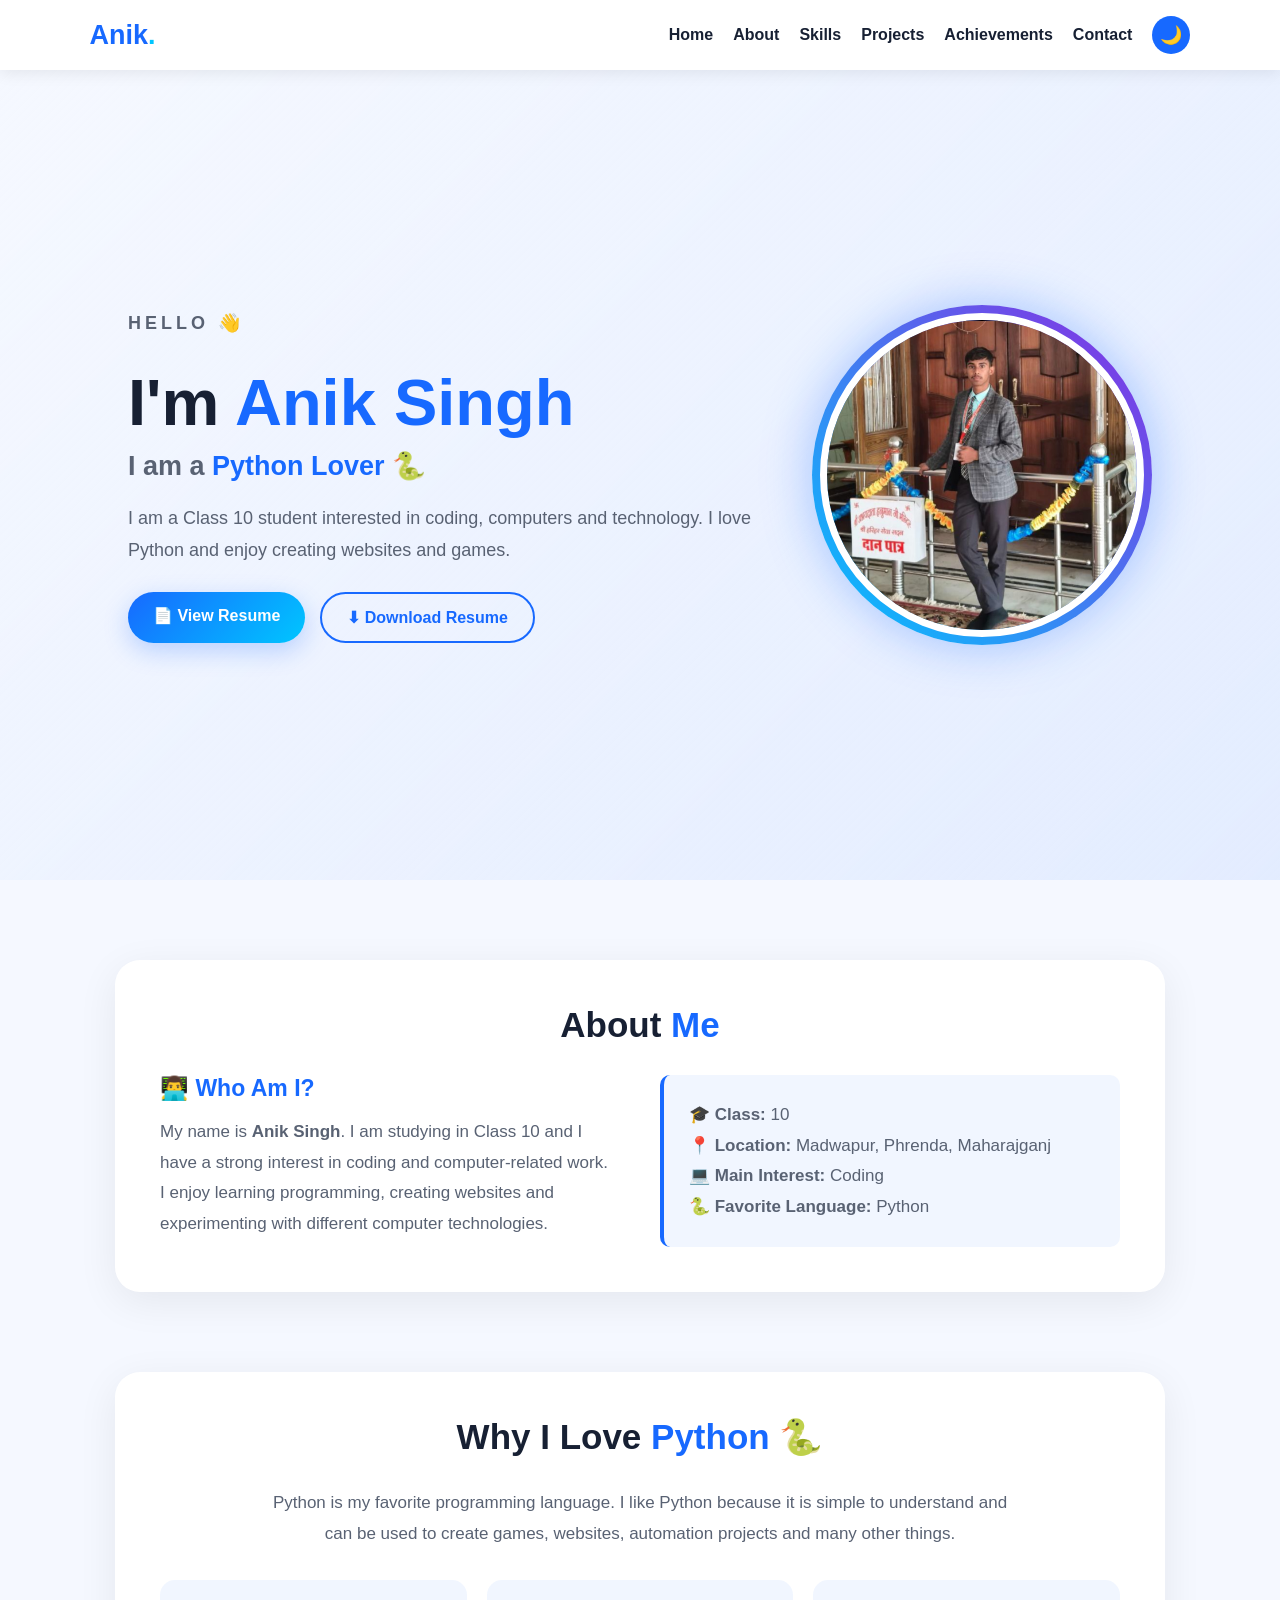
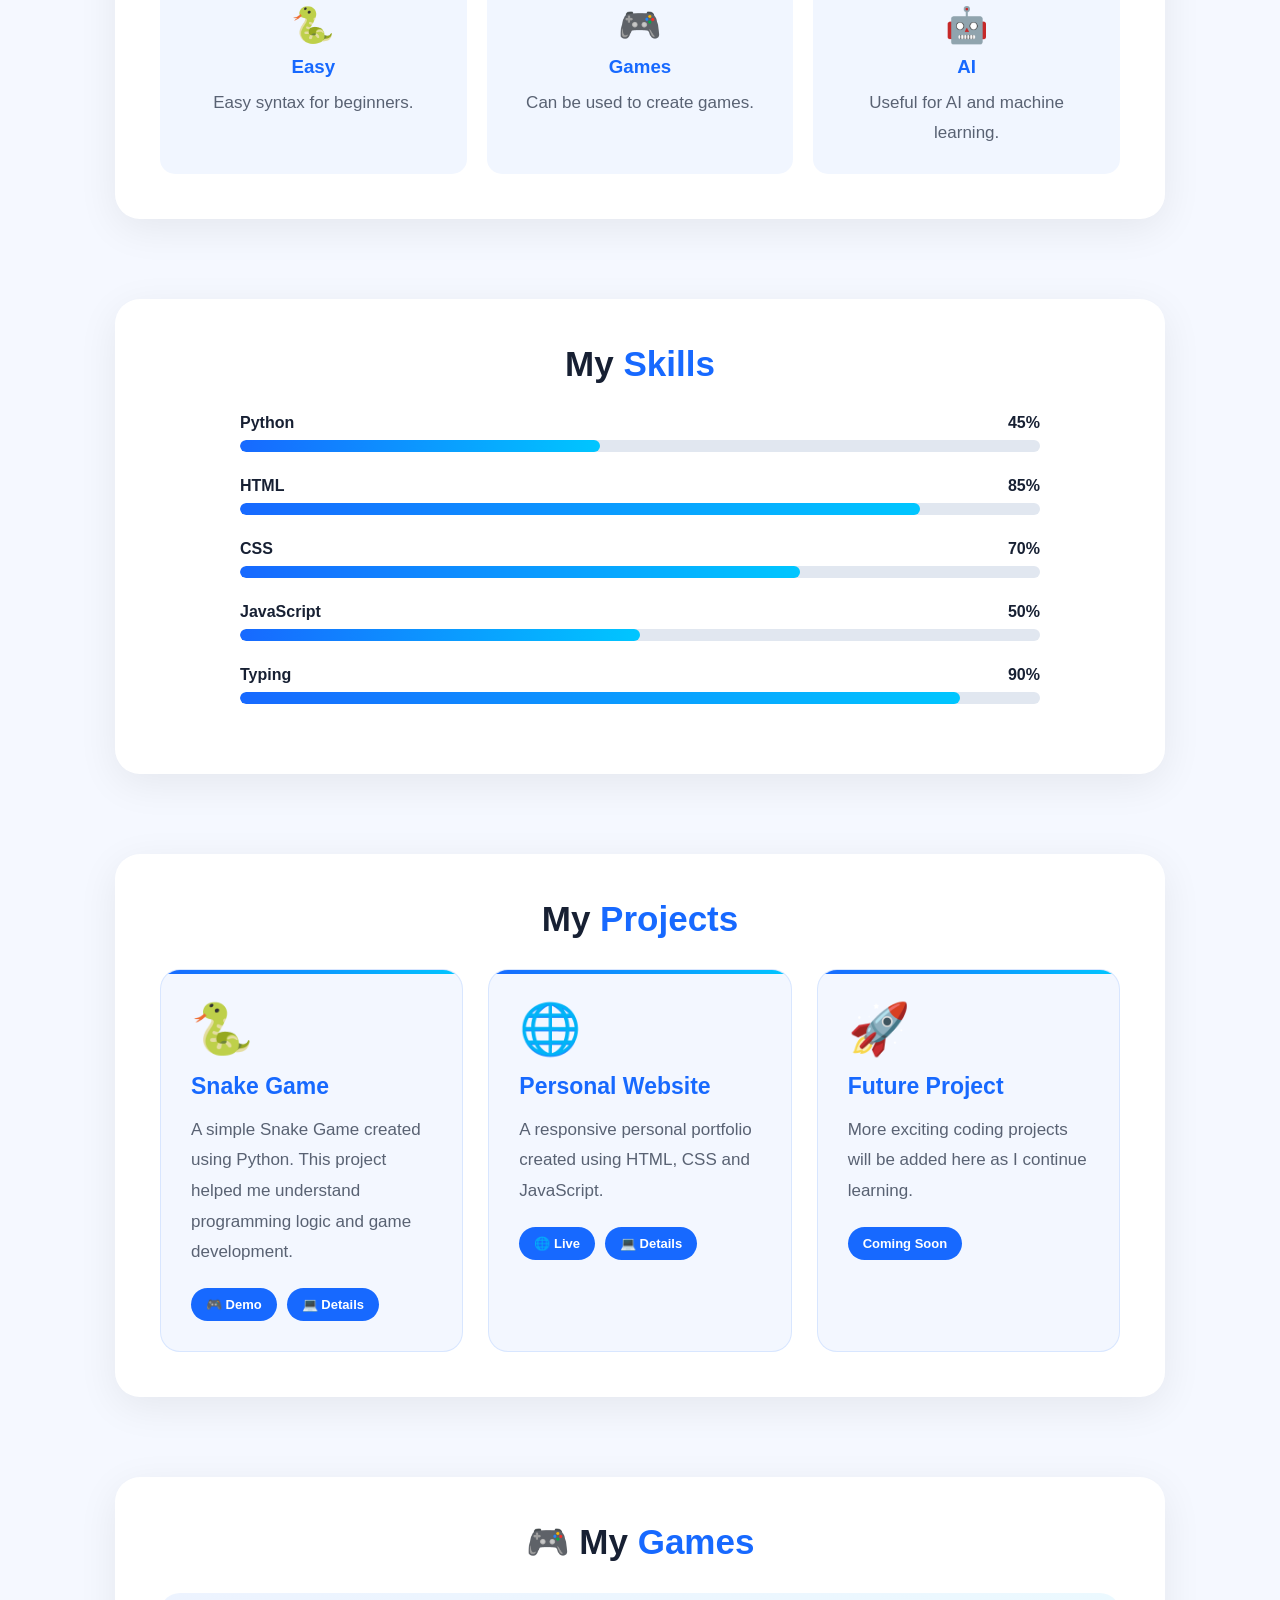
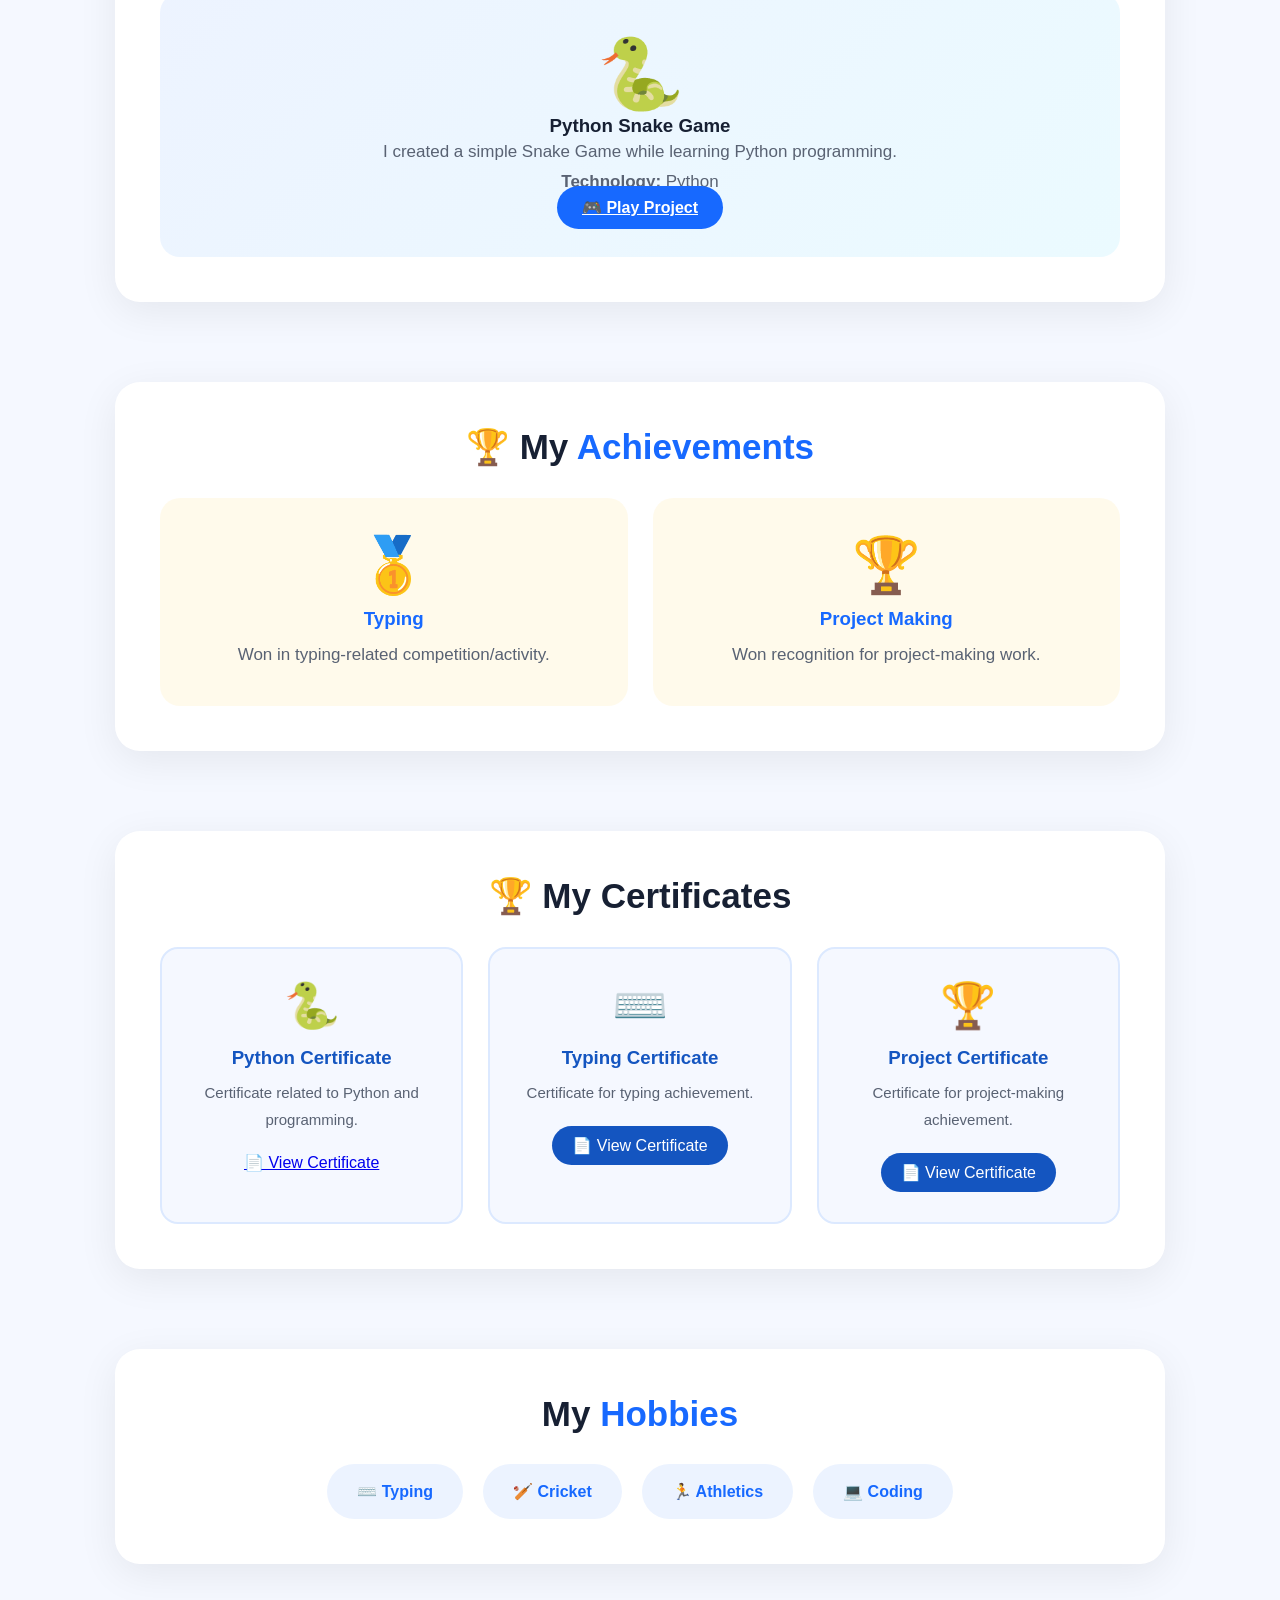
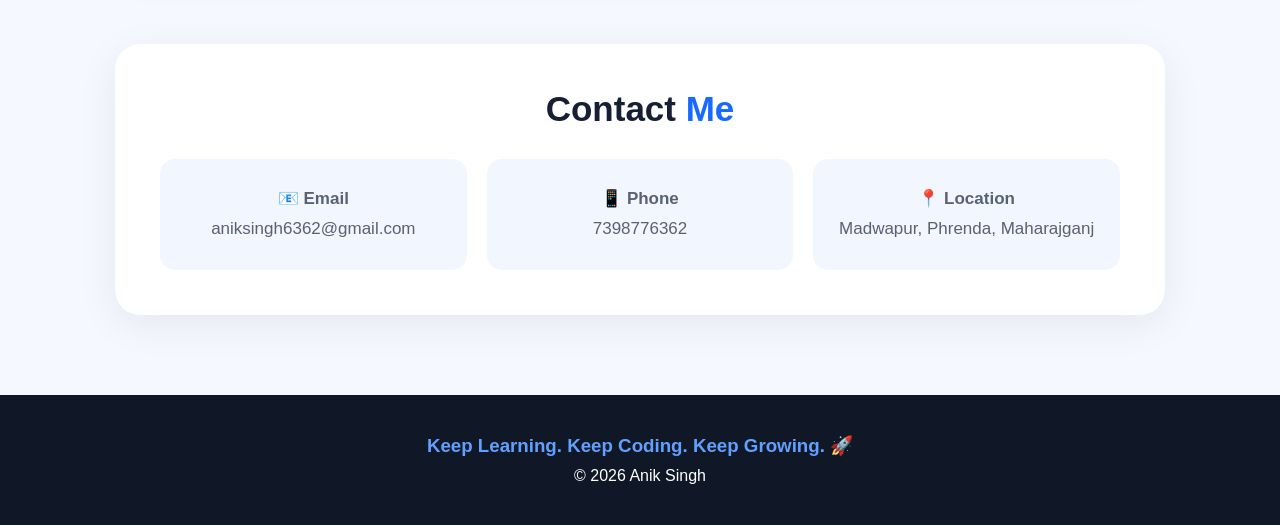
==== index.html @ b7081d7f "Update index.html" ====
<!DOCTYPE html>
<html lang="en">

<head>
    <meta charset="UTF-8">
    <meta name="viewport" content="width=device-width, initial-scale=1.0">

    <title>Anik Singh | Portfolio</title>

    <link rel="stylesheet" href="style.css">
</head>

<body>

    <!-- Animated Background -->
    <div class="particles">
        <span></span>
        <span></span>
        <span></span>
        <span></span>
        <span></span>
        <span></span>
        <span></span>
        <span></span>
    </div>


    <!-- Navigation -->
    <nav>

        <div class="logo">
            Anik<span>.</span>
        </div>

        <div class="nav-links">

            <a href="#home">Home</a>
            <a href="#about">About</a>
            <a href="#skills">Skills</a>
            <a href="#projects">Projects</a>
            <a href="#achievements">Achievements</a>
            <a href="#contact">Contact</a>

            <button id="darkMode">
                🌙
            </button>

        </div>

    </nav>


    <!-- HERO -->
    <section id="home" class="hero">

        <div class="hero-text">

            <p class="hello">HELLO 👋</p>

            <h1>
                I'm <span>Anik Singh</span>
            </h1>

            <h2>
                I am a <span id="typing"></span>
            </h2>

            <p>
                I am a Class 10 student interested in coding,
                computers and technology. I love Python and
                enjoy creating websites and games.
            </p>


            <div class="hero-buttons">

                <a href="Resume.pdf"
                   target="_blank"
                   class="btn">
                    📄 View Resume
                </a>

                <a href="resume.pdf"
                   download
                   class="btn second">
                    ⬇ Download Resume
                </a>

            </div>

        </div>


        <!-- PHOTO -->

        <div class="photo-container">

            <div class="photo-glow">

                <img src="WhatsApp Image 2026-08-15 at 7.48.05 PM.jpeg"
                     alt="Anik Singh">

            </div>

        </div>

    </section>



    <!-- ABOUT -->

    <section id="about" class="section reveal">

        <h2>About <span>Me</span></h2>

        <div class="about-box">

            <div>

                <h3>👨‍💻 Who Am I?</h3>

                <p>
                    My name is <b>Anik Singh</b>.
                    I am studying in Class 10 and I have
                    a strong interest in coding and
                    computer-related work.
                </p>

                <p>
                    I enjoy learning programming,
                    creating websites and experimenting
                    with different computer technologies.
                </p>

            </div>


            <div class="about-info">

                <p><b>🎓 Class:</b> 10</p>

                <p><b>📍 Location:</b>
                    Madwapur, Phrenda, Maharajganj
                </p>

                <p><b>💻 Main Interest:</b>
                    Coding
                </p>

                <p><b>🐍 Favorite Language:</b>
                    Python
                </p>

            </div>

        </div>

    </section>



    <!-- WHY PYTHON -->

    <section class="section python-section reveal">

        <h2>Why I Love <span>Python 🐍</span></h2>

        <p class="center-text">

            Python is my favorite programming language.
            I like Python because it is simple to understand
            and can be used to create games, websites,
            automation projects and many other things.

        </p>

        <div class="python-cards">

            <div class="mini-card">
                🐍
                <h3>Easy</h3>
                <p>Easy syntax for beginners.</p>
            </div>

            <div class="mini-card">
                🎮
                <h3>Games</h3>
                <p>Can be used to create games.</p>
            </div>

            <div class="mini-card">
                🤖
                <h3>AI</h3>
                <p>Useful for AI and machine learning.</p>
            </div>

        </div>

    </section>



    <!-- SKILLS -->

    <section id="skills" class="section reveal">

        <h2>My <span>Skills</span></h2>


        <div class="skill-box">

            <div class="skill">

                <div class="skill-name">
                    <span>Python</span>
                    <span>45%</span>
                </div>

                <div class="progress">
                    <div class="progress-bar python"></div>
                </div>

            </div>


            <div class="skill">

                <div class="skill-name">
                    <span>HTML</span>
                    <span>85%</span>
                </div>

                <div class="progress">
                    <div class="progress-bar html"></div>
                </div>

            </div>


            <div class="skill">

                <div class="skill-name">
                    <span>CSS</span>
                    <span>70%</span>
                </div>

                <div class="progress">
                    <div class="progress-bar css"></div>
                </div>

            </div>


            <div class="skill">

                <div class="skill-name">
                    <span>JavaScript</span>
                    <span>50%</span>
                </div>

                <div class="progress">
                    <div class="progress-bar javascript"></div>
                </div>

            </div>


            <div class="skill">

                <div class="skill-name">
                    <span>Typing</span>
                    <span>90%</span>
                </div>

                <div class="progress">
                    <div class="progress-bar typing"></div>
                </div>

            </div>

        </div>

    </section>



    <!-- PROJECTS -->

    <section id="projects" class="section reveal">

        <h2>My <span>Projects</span></h2>


        <div class="project-container">


            <!-- Snake -->

            <div class="project-card">

                <div class="project-icon">
                    🐍
                </div>

                <h3>Snake Game</h3>

                <p>
                    A simple Snake Game created using
                    Python. This project helped me understand
                    programming logic and game development.
                </p>

                <div class="project-buttons">

                    <a href="#games"
                       class="small-btn">
                        🎮 Demo
                    </a>

                    <a href="#contact"
                       class="small-btn">
                        💻 Details
                    </a>

                </div>

            </div>


            <!-- Website -->

            <div class="project-card">

                <div class="project-icon">
                    🌐
                </div>

                <h3>Personal Website</h3>

                <p>
                    A responsive personal portfolio created
                    using HTML, CSS and JavaScript.
                </p>

                <div class="project-buttons">

                    <a href="#home"
                       class="small-btn">
                        🌐 Live
                    </a>

                    <a href="#contact"
                       class="small-btn">
                        💻 Details
                    </a>

                </div>

            </div>


            <!-- Future Project -->

            <div class="project-card">

                <div class="project-icon">
                    🚀
                </div>

                <h3>Future Project</h3>

                <p>
                    More exciting coding projects will be
                    added here as I continue learning.
                </p>

                <div class="project-buttons">

                    <a href="#contact"
                       class="small-btn">
                        Coming Soon
                    </a>

                </div>

            </div>

        </div>

    </section>



    <!-- GAMES -->

    <section id="games" class="section reveal">

        <h2>🎮 My <span>Games</span></h2>

        <div class="game-box">

            <div class="game-icon">
                🐍
            </div>

            <h3>Python Snake Game</h3>

            <p>
                I created a simple Snake Game while learning
                Python programming.
            </p>

            <p>
                <b>Technology:</b> Python
            </p>

            <a href="snake.html" class="game-button">
                🎮 Play Project
            </a>
        

        </div>

    </section>



    <!-- ACHIEVEMENTS -->

    <section id="achievements"
             class="section reveal">

        <h2>🏆 My <span>Achievements</span></h2>


        <div class="achievement-container">

            <div class="achievement-card">

                <div>
                    🥇
                </div>

                <h3>Typing</h3>

                <p>
                    Won in typing-related competition/activity.
                </p>

            </div>


            <div class="achievement-card">

                <div>
                    🏆
                </div>

                <h3>Project Making</h3>

                <p>
                    Won recognition for project-making work.
                </p>

            </div>

        </div>

    </section>



    <!-- Certificates -->

<section id="certificates" class="section">

    <h2>🏆 My Certificates</h2>

    <div class="certificate-container">

        <div class="certificate-card">
            <div class="certificate-icon">🐍</div>

            <h3>Python Certificate</h3>

            <p>
                Certificate related to Python and programming.
            </p>

            <a href="./certificates/Python_Certificate.pdf">
    📄 View Certificate
</a>
            
        </div>


        <div class="certificate-card">
            <div class="certificate-icon">⌨️</div>

            <h3>Typing Certificate</h3>

            <p>
                Certificate for typing achievement.
            </p>

            <a href="certificates/Typing certificate.pdf"
               target="_blank"
               class="certificate-button">
                📄 View Certificate
            </a>
        </div>


        <div class="certificate-card">
            <div class="certificate-icon">🏆</div>

            <h3>Project Certificate</h3>

            <p>
                Certificate for project-making achievement.
            </p>

            <a href="certificates/A_Project.pdf"
               target="_blank"
               class="certificate-button">
                📄 View Certificate
            </a>
        </div>

    </div>

</section>



    <!-- HOBBIES -->

    <section class="section reveal">

        <h2>My <span>Hobbies</span></h2>

        <div class="hobbies">

            <div>⌨️ Typing</div>

            <div>🏏 Cricket</div>

            <div>🏃 Athletics</div>

            <div>💻 Coding</div>

        </div>

    </section>



    <!-- CONTACT -->

    <section id="contact"
             class="section contact reveal">

        <h2>Contact <span>Me</span></h2>

        <div class="contact-box">

            <p>
                📧
                <b>Email</b><br>
                aniksingh6362@gmail.com
            </p>

            <p>
                📱
                <b>Phone</b><br>
                7398776362
            </p>

            <p>
                📍
                <b>Location</b><br>
                Madwapur, Phrenda, Maharajganj
            </p>

        </div>

    </section>



    <!-- FOOTER -->

    <footer>

        <h3>
            Keep Learning. Keep Coding. Keep Growing. 🚀
        </h3>

        <p>
            © 2026 Anik Singh
        </p>

    </footer>



    <!-- Back To Top -->

    <button id="topButton">
        ↑
    </button>


    <script src="script.js"></script>

</body>

</html>
---- style.css ----
* {
    margin: 0;
    padding: 0;
    box-sizing: border-box;
    scroll-behavior: smooth;
}

:root {
    --primary: #1769ff;
    --secondary: #00c6ff;
    --bg: #f5f8ff;
    --card: white;
    --text: #172033;
    --muted: #596273;
}

body.dark {
    --bg: #0b1120;
    --card: #111a2e;
    --text: #f5f7ff;
    --muted: #b8c0d0;
}

body {
    font-family: Arial, sans-serif;

    background: var(--bg);

    color: var(--text);

    transition: 0.4s;

    overflow-x: hidden;
}


/* NAVIGATION */

nav {

    height: 70px;

    display: flex;

    align-items: center;

    justify-content: space-between;

    padding: 0 7%;

    background: var(--card);

    position: sticky;

    top: 0;

    z-index: 1000;

    box-shadow:
        0 3px 15px rgba(0,0,0,0.08);
}


.logo {

    font-size: 27px;

    font-weight: bold;

    color: var(--primary);
}


.logo span {
    color: var(--secondary);
}


.nav-links {

    display: flex;

    align-items: center;

    gap: 20px;
}


.nav-links a {

    color: var(--text);

    text-decoration: none;

    font-weight: bold;

    transition: 0.3s;
}


.nav-links a:hover {

    color: var(--primary);

    transform: translateY(-2px);
}


#darkMode {

    border: none;

    background: var(--primary);

    color: white;

    width: 38px;

    height: 38px;

    border-radius: 50%;

    cursor: pointer;

    font-size: 18px;

    transition: 0.3s;
}


#darkMode:hover {

    transform: rotate(20deg) scale(1.1);
}



/* HERO */

.hero {

    min-height: 90vh;

    display: flex;

    align-items: center;

    justify-content: space-between;

    padding: 70px 10%;

    position: relative;

    overflow: hidden;

    background:
        linear-gradient(
            135deg,
            var(--bg),
            rgba(23,105,255,0.08)
        );
}


.hero-text {

    max-width: 650px;

    animation: slideLeft 1s ease;
}


.hello {

    color: var(--primary);

    font-weight: bold;

    letter-spacing: 4px;

    margin-bottom: 10px;
}


.hero h1 {

    font-size: 65px;

    margin-bottom: 10px;
}


.hero h1 span {

    color: var(--primary);

}


.hero h2 {

    font-size: 27px;

    margin-bottom: 20px;

    color: var(--muted);
}


.hero h2 span {

    color: var(--primary);
}


.hero p {

    font-size: 18px;

    line-height: 1.8;

    color: var(--muted);

    margin-bottom: 25px;
}


/* BUTTONS */

.hero-buttons {

    display: flex;

    gap: 15px;

    flex-wrap: wrap;
}


.btn {

    display: inline-block;

    padding: 14px 25px;

    border-radius: 30px;

    text-decoration: none;

    font-weight: bold;

    color: white;

    background:
        linear-gradient(
            135deg,
            var(--primary),
            var(--secondary)
        );

    box-shadow:
        0 8px 25px rgba(23,105,255,0.25);

    transition: 0.3s;
}


.btn:hover {

    transform: translateY(-5px);

    box-shadow:
        0 15px 30px rgba(23,105,255,0.35);
}


.btn.second {

    background: transparent;

    color: var(--primary);

    border: 2px solid var(--primary);

    box-shadow: none;
}



/* PHOTO */

.photo-container {

    animation: float 3s ease-in-out infinite;

    position: relative;
}


.photo-glow {

    width: 340px;

    height: 340px;

    padding: 8px;

    border-radius: 50%;

    background:
        linear-gradient(
            45deg,
            var(--primary),
            var(--secondary),
            #8a2be2,
            var(--primary)
        );

    background-size: 300% 300%;

    animation: gradient 5s ease infinite;

    box-shadow:
        0 0 50px rgba(23,105,255,0.35);
}


.photo-glow img {

    width: 100%;

    height: 100%;

    object-fit: cover;

    border-radius: 50%;

    border: 7px solid white;
}



/* SECTIONS */

.section {

    max-width: 1050px;

    margin: 80px auto;

    padding: 45px;

    background: var(--card);

    border-radius: 25px;

    box-shadow:
        0 10px 40px rgba(0,0,0,0.07);

    position: relative;
}


.section h2 {

    text-align: center;

    font-size: 35px;

    margin-bottom: 30px;
}


.section h2 span {

    color: var(--primary);
}


.section p {

    color: var(--muted);

    font-size: 17px;

    line-height: 1.8;
}


.center-text {

    text-align: center;

    max-width: 750px;

    margin: auto;
}



/* ABOUT */

.about-box {

    display: grid;

    grid-template-columns: 1fr 1fr;

    gap: 40px;
}


.about-box h3 {

    color: var(--primary);

    margin-bottom: 15px;

    font-size: 23px;
}


.about-info {

    padding: 25px;

    border-left: 4px solid var(--primary);

    background:
        rgba(23,105,255,0.06);

    border-radius: 10px;
}



/* PYTHON */

.python-cards {

    display: grid;

    grid-template-columns:
        repeat(3,1fr);

    gap: 20px;

    margin-top: 30px;
}


.mini-card {

    padding: 25px;

    text-align: center;

    border-radius: 15px;

    background:
        rgba(23,105,255,0.06);

    transition: 0.3s;
}


.mini-card:hover {

    transform: translateY(-8px);

    box-shadow:
        0 12px 25px rgba(0,0,0,0.1);
}


.mini-card:first-letter {

    font-size: 35px;
}


.mini-card h3 {

    margin: 10px;

    color: var(--primary);
}



/* SKILLS */

.skill-box {

    max-width: 800px;

    margin: auto;
}


.skill {

    margin-bottom: 25px;
}


.skill-name {

    display: flex;

    justify-content: space-between;

    margin-bottom: 8px;

    font-weight: bold;
}


.progress {

    height: 12px;

    background: #e1e7f0;

    border-radius: 20px;

    overflow: hidden;
}


.progress-bar {

    height: 100%;

    border-radius: 20px;

    width: 0;

    background:
        linear-gradient(
            90deg,
            var(--primary),
            var(--secondary)
        );

    animation: progressAnimation 2s forwards;
}


.progress-bar.python {
    --width: 45%;
}

.progress-bar.html {
    --width: 85%;
}

.progress-bar.css {
    --width: 70%;
}

.progress-bar.javascript {
    --width: 50%;
}

.progress-bar.typing {
    --width: 90%;
}


@keyframes progressAnimation {

    to {
        width: var(--width);
    }

}



/* PROJECTS */

.project-container {

    display: grid;

    grid-template-columns:
        repeat(3,1fr);

    gap: 25px;
}


.project-card {

    padding: 30px;

    border-radius: 20px;

    background:
        rgba(23,105,255,0.05);

    border: 1px solid
        rgba(23,105,255,0.12);

    transition: 0.4s;

    position: relative;

    overflow: hidden;
}


.project-card::before {

    content: "";

    position: absolute;

    width: 100%;

    height: 4px;

    top: 0;

    left: 0;

    background:
        linear-gradient(
            90deg,
            var(--primary),
            var(--secondary)
        );
}


.project-card:hover {

    transform:
        translateY(-12px)
        scale(1.02);

    box-shadow:
        0 20px 40px rgba(0,0,0,0.12);
}


.project-icon {

    font-size: 50px;

    margin-bottom: 15px;
}


.project-card h3 {

    color: var(--primary);

    margin-bottom: 15px;

    font-size: 23px;
}


.project-buttons {

    display: flex;

    gap: 10px;

    margin-top: 20px;
}


.small-btn {

    text-decoration: none;

    padding: 9px 15px;

    border-radius: 20px;

    background: var(--primary);

    color: white;

    font-size: 13px;

    font-weight: bold;
}



/* GAME */

.game-box {

    text-align: center;

    padding: 40px;

    border-radius: 20px;

    background:
        linear-gradient(
            135deg,
            rgba(23,105,255,.08),
            rgba(0,198,255,.08)
        );
}


.game-icon {

    font-size: 70px;

    animation:
        bounce 1.5s infinite;
}


.game-button {

    margin-top: 20px;

    border: none;

    padding: 13px 25px;

    border-radius: 25px;

    background: var(--primary);

    color: white;

    cursor: pointer;

    font-weight: bold;

    font-size: 16px;
}



/* ACHIEVEMENTS */

.achievement-container {

    display: grid;

    grid-template-columns:
        repeat(2,1fr);

    gap: 25px;
}


.achievement-card {

    text-align: center;

    padding: 35px;

    border-radius: 20px;

    background:
        rgba(255,193,7,.08);

    transition: .3s;
}


.achievement-card:hover {

    transform: translateY(-8px);
}


.achievement-card div {

    font-size: 55px;

    margin-bottom: 10px;
}


.achievement-card h3 {

    color: var(--primary);

    margin-bottom: 10px;
}


/* Certificates */

.certificate-container {

    display: grid;

    grid-template-columns:
        repeat(3, 1fr);

    gap: 25px;
}


.certificate-card {

    text-align: center;

    padding: 30px 20px;

    background: #f5f8ff;

    border: 2px solid #dce9ff;

    border-radius: 18px;

    transition: 0.4s;

}


.certificate-card:hover {

    transform: translateY(-10px);

    box-shadow:
        0 15px 30px rgba(0,0,0,0.12);

}


.certificate-icon {

    font-size: 45px;

    margin-bottom: 15px;
}


.certificate-card h3 {

    color: #1455c0;

    margin-bottom: 10px;
}


.certificate-card p {

    font-size: 15px;

    margin-bottom: 20px;
}


.certificate-button {

    display: inline-block;

    padding: 10px 20px;

    background: #1455c0;

    color: white;

    text-decoration: none;

    border-radius: 20px;

    transition: 0.3s;

}


.certificate-button:hover {

    background: #0d3f91;

    transform: scale(1.05);
}


/* Mobile */

@media (max-width: 768px) {

    .certificate-container {

        grid-template-columns: 1fr;

    }

}



/* HOBBIES */

.hobbies {

    display: flex;

    flex-wrap: wrap;

    justify-content: center;

    gap: 20px;
}


.hobbies div {

    padding: 18px 30px;

    border-radius: 30px;

    background:
        rgba(23,105,255,.08);

    color: var(--primary);

    font-weight: bold;

    transition: .3s;
}


.hobbies div:hover {

    background: var(--primary);

    color: white;

    transform:
        translateY(-5px);
}



/* CONTACT */

.contact-box {

    display: grid;

    grid-template-columns:
        repeat(3,1fr);

    gap: 20px;

    text-align: center;
}


.contact-box p {

    padding: 25px;

    border-radius: 15px;

    background:
        rgba(23,105,255,.06);
}



/* FOOTER */

footer {

    text-align: center;

    padding: 40px;

    background: #101827;

    color: white;
}


footer h3 {

    margin-bottom: 10px;

    color: #61a0ff;
}



/* BACK TO TOP */

#topButton {

    position: fixed;

    right: 25px;

    bottom: 25px;

    width: 50px;

    height: 50px;

    border: none;

    border-radius: 50%;

    background: var(--primary);

    color: white;

    font-size: 25px;

    cursor: pointer;

    display: none;

    z-index: 999;

    box-shadow:
        0 5px 20px rgba(0,0,0,.2);
}



/* PARTICLES */

.particles span {

    position: fixed;

    width: 8px;

    height: 8px;

    background:
        var(--primary);

    border-radius: 50%;

    opacity: .15;

    animation:
        particleMove 15s linear infinite;

    z-index: -1;
}


.particles span:nth-child(1) {
    left: 10%;
    animation-delay: 0s;
}

.particles span:nth-child(2) {
    left: 20%;
    animation-delay: 2s;
}

.particles span:nth-child(3) {
    left: 40%;
    animation-delay: 4s;
}

.particles span:nth-child(4) {
    left: 60%;
    animation-delay: 1s;
}

.particles span:nth-child(5) {
    left: 75%;
    animation-delay: 3s;
}

.particles span:nth-child(6) {
    left: 85%;
    animation-delay: 6s;
}

.particles span:nth-child(7) {
    left: 30%;
    animation-delay: 8s;
}

.particles span:nth-child(8) {
    left: 90%;
    animation-delay: 10s;
}



/* ANIMATIONS */

@keyframes slideLeft {

    from {
        opacity: 0;
        transform:
            translateX(-60px);
    }

    to {
        opacity: 1;
        transform:
            translateX(0);
    }
}


@keyframes float {

    0%,100% {
        transform:
            translateY(0);
    }

    50% {
        transform:
            translateY(-15px);
    }
}


@keyframes gradient {

    0% {
        background-position: 0% 50%;
    }

    50% {
        background-position: 100% 50%;
    }

    100% {
        background-position: 0% 50%;
    }
}


@keyframes bounce {

    0%,100% {
        transform:
            translateY(0);
    }

    50% {
        transform:
            translateY(-15px);
    }
}


@keyframes particleMove {

    from {
        transform:
            translateY(110vh)
            rotate(0deg);
    }

    to {
        transform:
            translateY(-20vh)
            rotate(360deg);
    }
}



/* SCROLL REVEAL */

.reveal {

    opacity: 0;

    transform:
        translateY(50px);

    transition:
        opacity 1s,
        transform 1s;
}


.reveal.active {

    opacity: 1;

    transform:
        translateY(0);
}



/* MOBILE */

@media(max-width: 850px) {

    nav {

        padding: 0 4%;
    }


    .nav-links {

        gap: 8px;
    }


    .nav-links a {

        font-size: 11px;
    }


    .hero {

        flex-direction: column-reverse;

        text-align: center;

        padding:
            60px 5%;
    }


    .hero h1 {

        font-size: 45px;
    }


    .photo-glow {

        width: 260px;

        height: 260px;

        margin-bottom: 40px;
    }


    .about-box {

        grid-template-columns: 1fr;
    }


    .python-cards {

        grid-template-columns: 1fr;
    }


    .project-container {

        grid-template-columns: 1fr;
    }


    .achievement-container {

        grid-template-columns: 1fr;
    }


    .certificate-container {

        grid-template-columns: 1fr;
    }


    .contact-box {

        grid-template-columns: 1fr;
    }


    .section {

        margin:
            35px 15px;

        padding: 25px;
    }

}
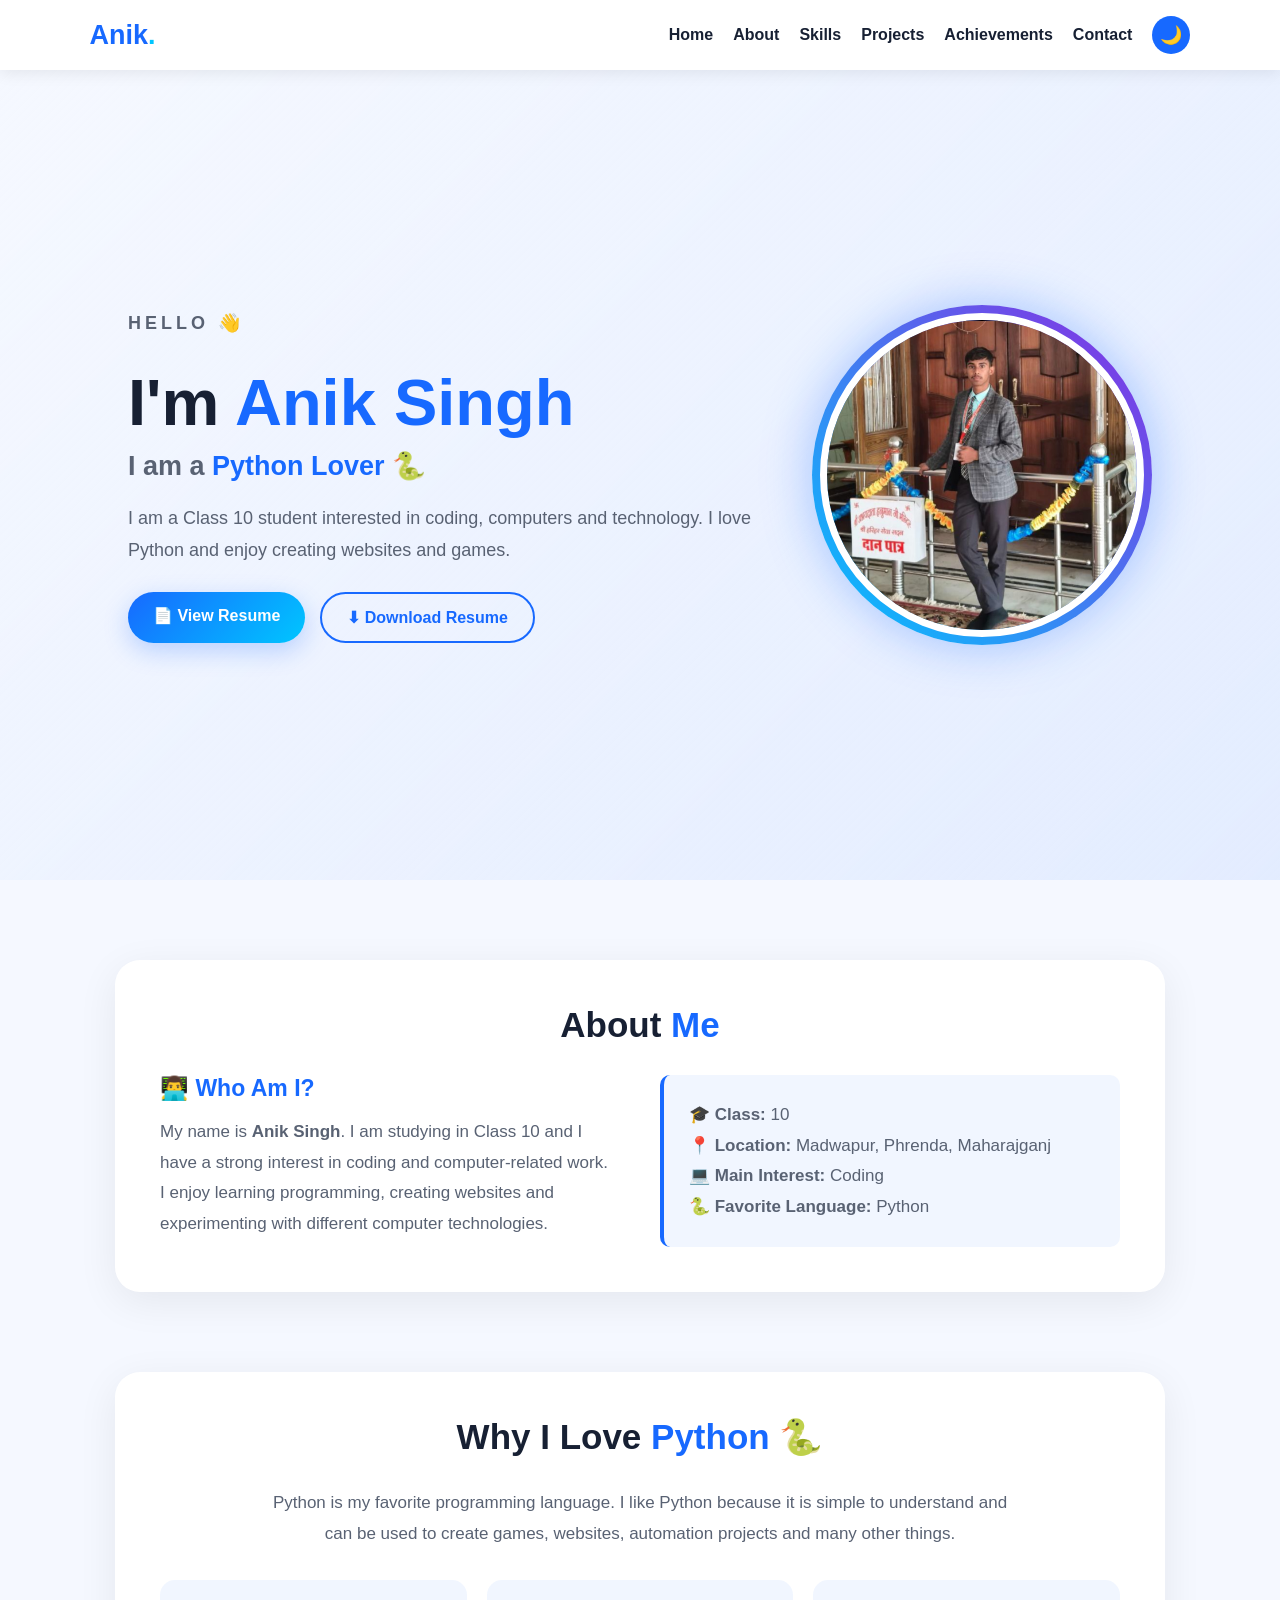
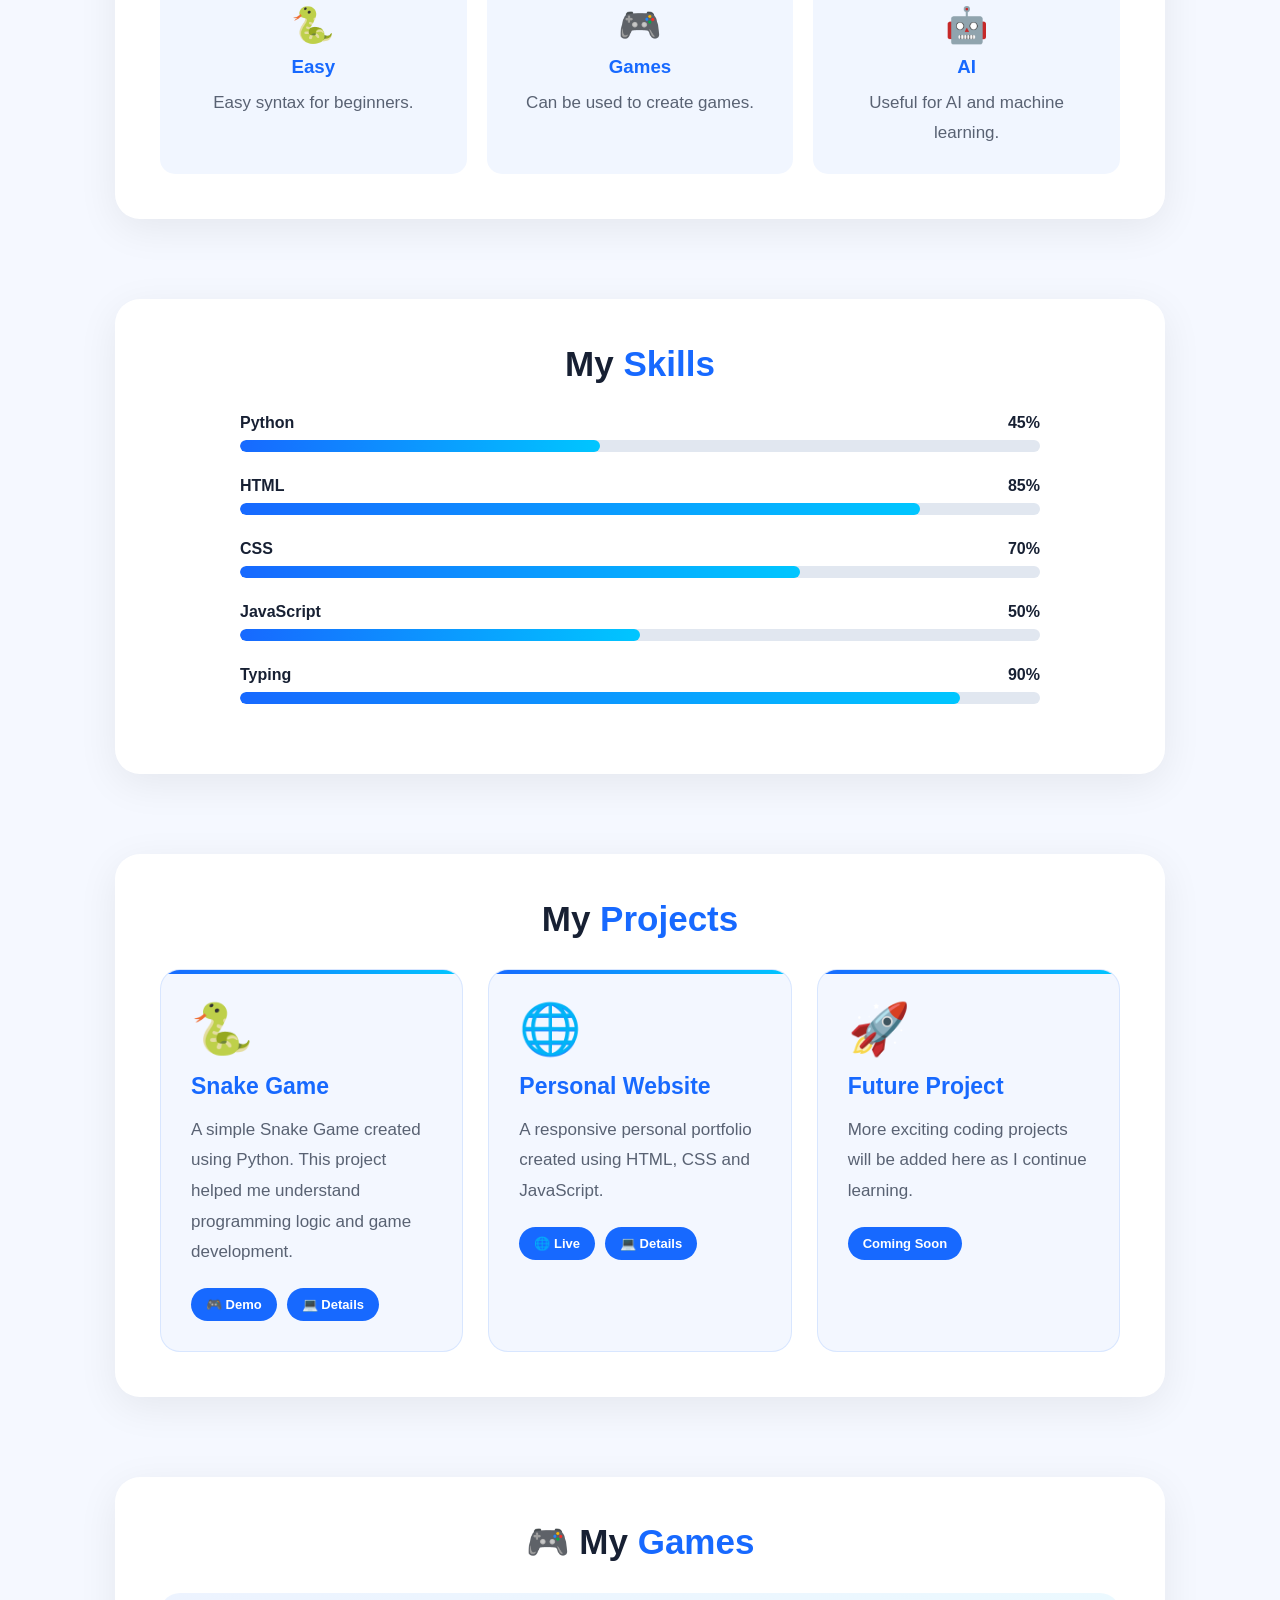
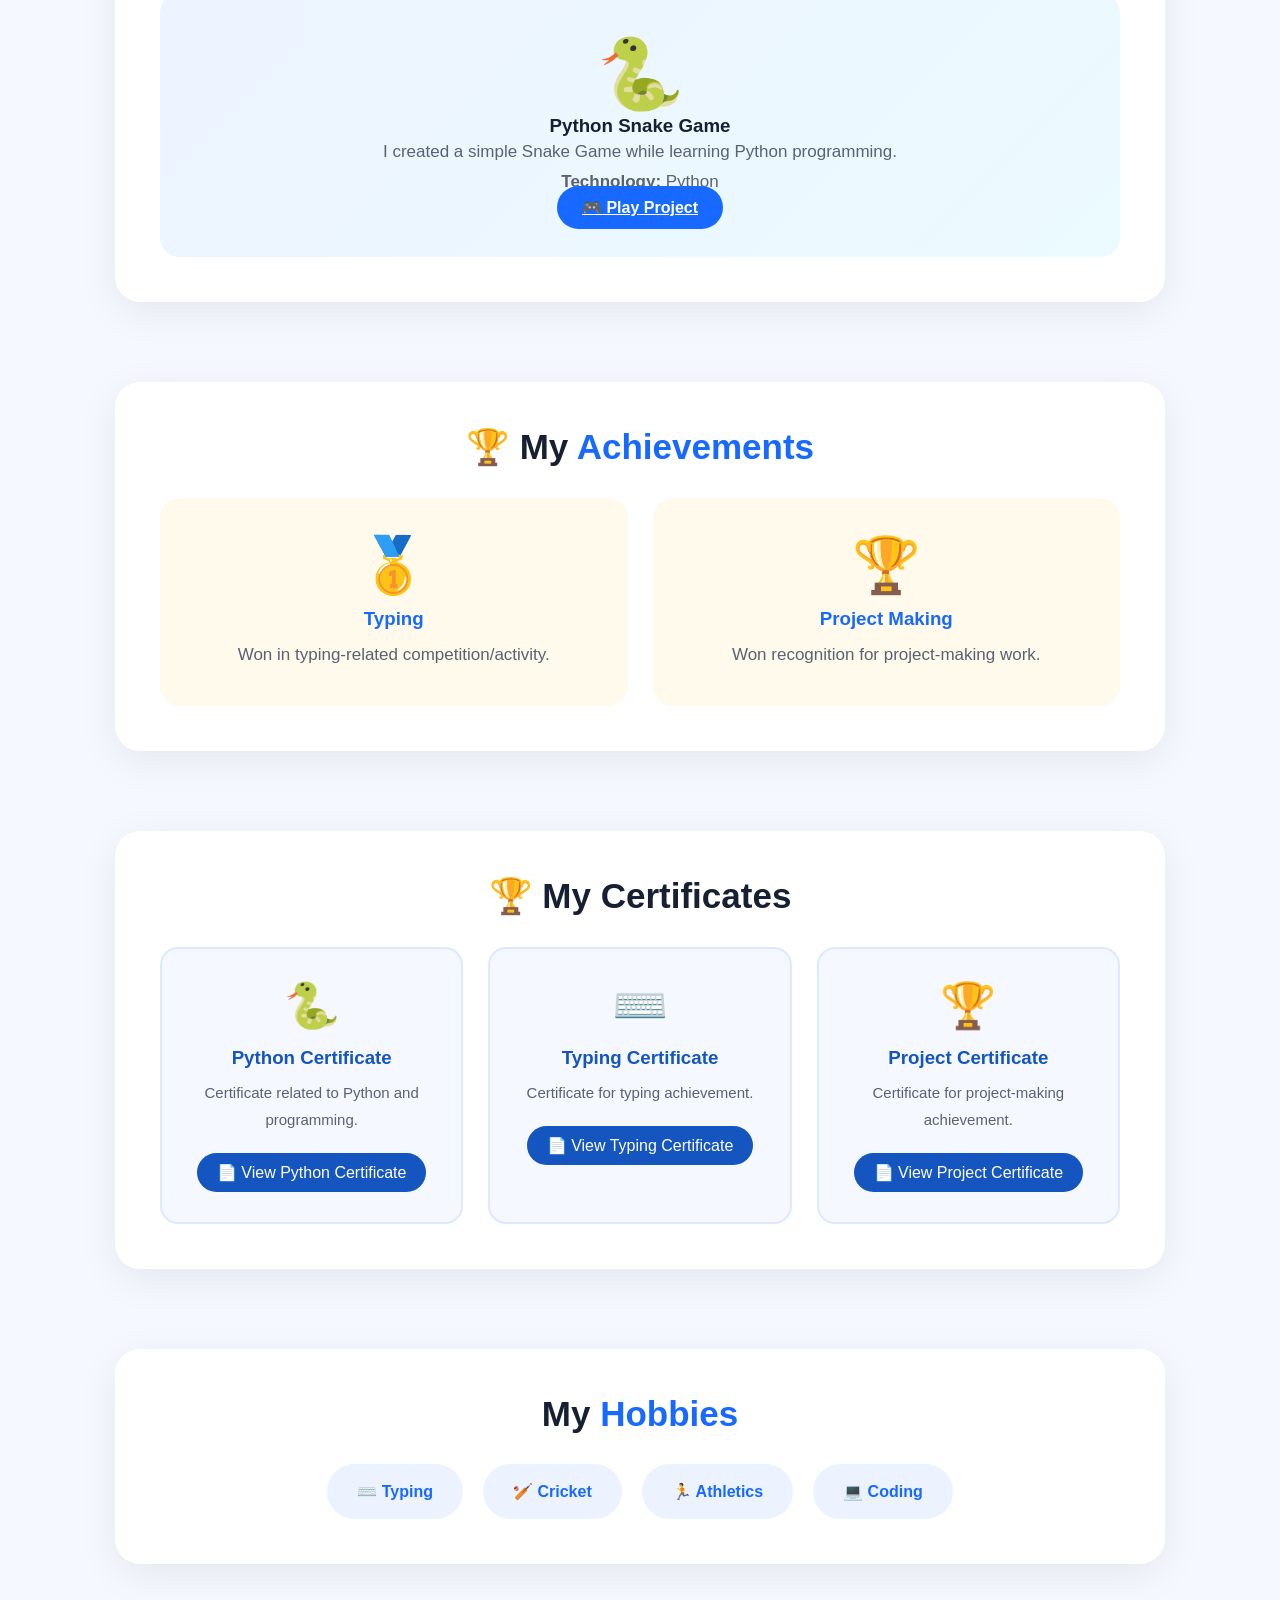
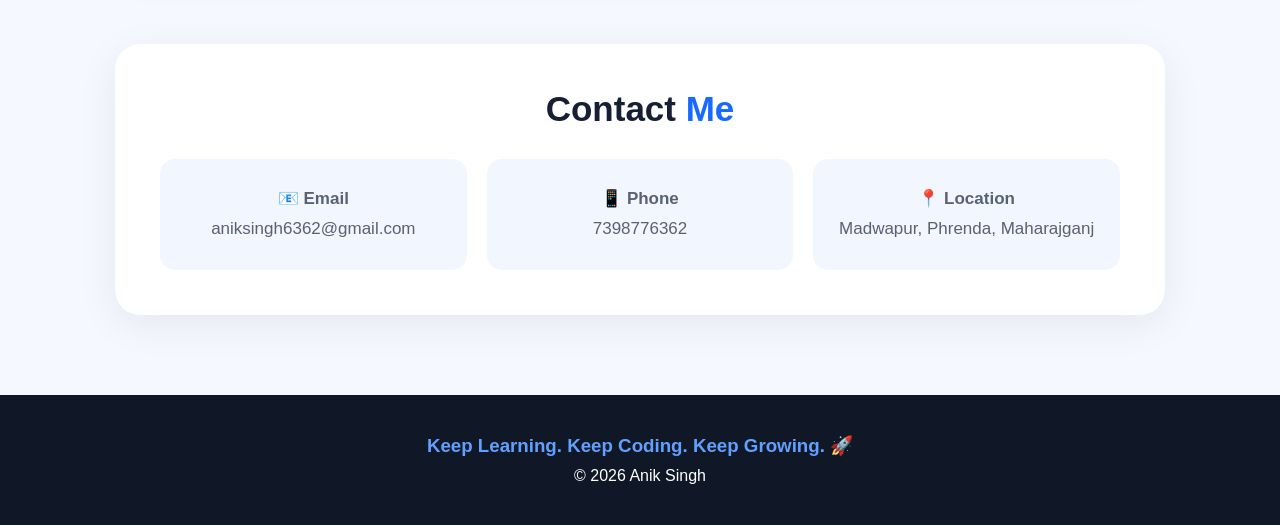
==== commit de0fe4e1: "Update index.html" ====
--- a/index.html
+++ b/index.html
@@ -488,8 +488,10 @@
                 Certificate related to Python and programming.
             </p>
 
-            <a href="./certificates/Python_Certificate.pdf">
-    📄 View Certificate
+            <a href="./Python_Certificate.pdf"
+   target="_blank"
+   class="certificate-button">
+    📄 View Python Certificate
 </a>
             
         </div>
@@ -504,11 +506,11 @@
                 Certificate for typing achievement.
             </p>
 
-            <a href="certificates/Typing certificate.pdf"
-               target="_blank"
-               class="certificate-button">
-                📄 View Certificate
-            </a>
+            <a href="./Typing certificate.pdf"
+   target="_blank"
+   class="certificate-button">
+    📄 View Typing Certificate
+</a>
         </div>
 
 
@@ -521,11 +523,11 @@
                 Certificate for project-making achievement.
             </p>
 
-            <a href="certificates/A_Project.pdf"
-               target="_blank"
-               class="certificate-button">
-                📄 View Certificate
-            </a>
+           <a href="./A_Project.pdf"
+   target="_blank"
+   class="certificate-button">
+    📄 View Project Certificate
+</a>
         </div>
 
     </div>
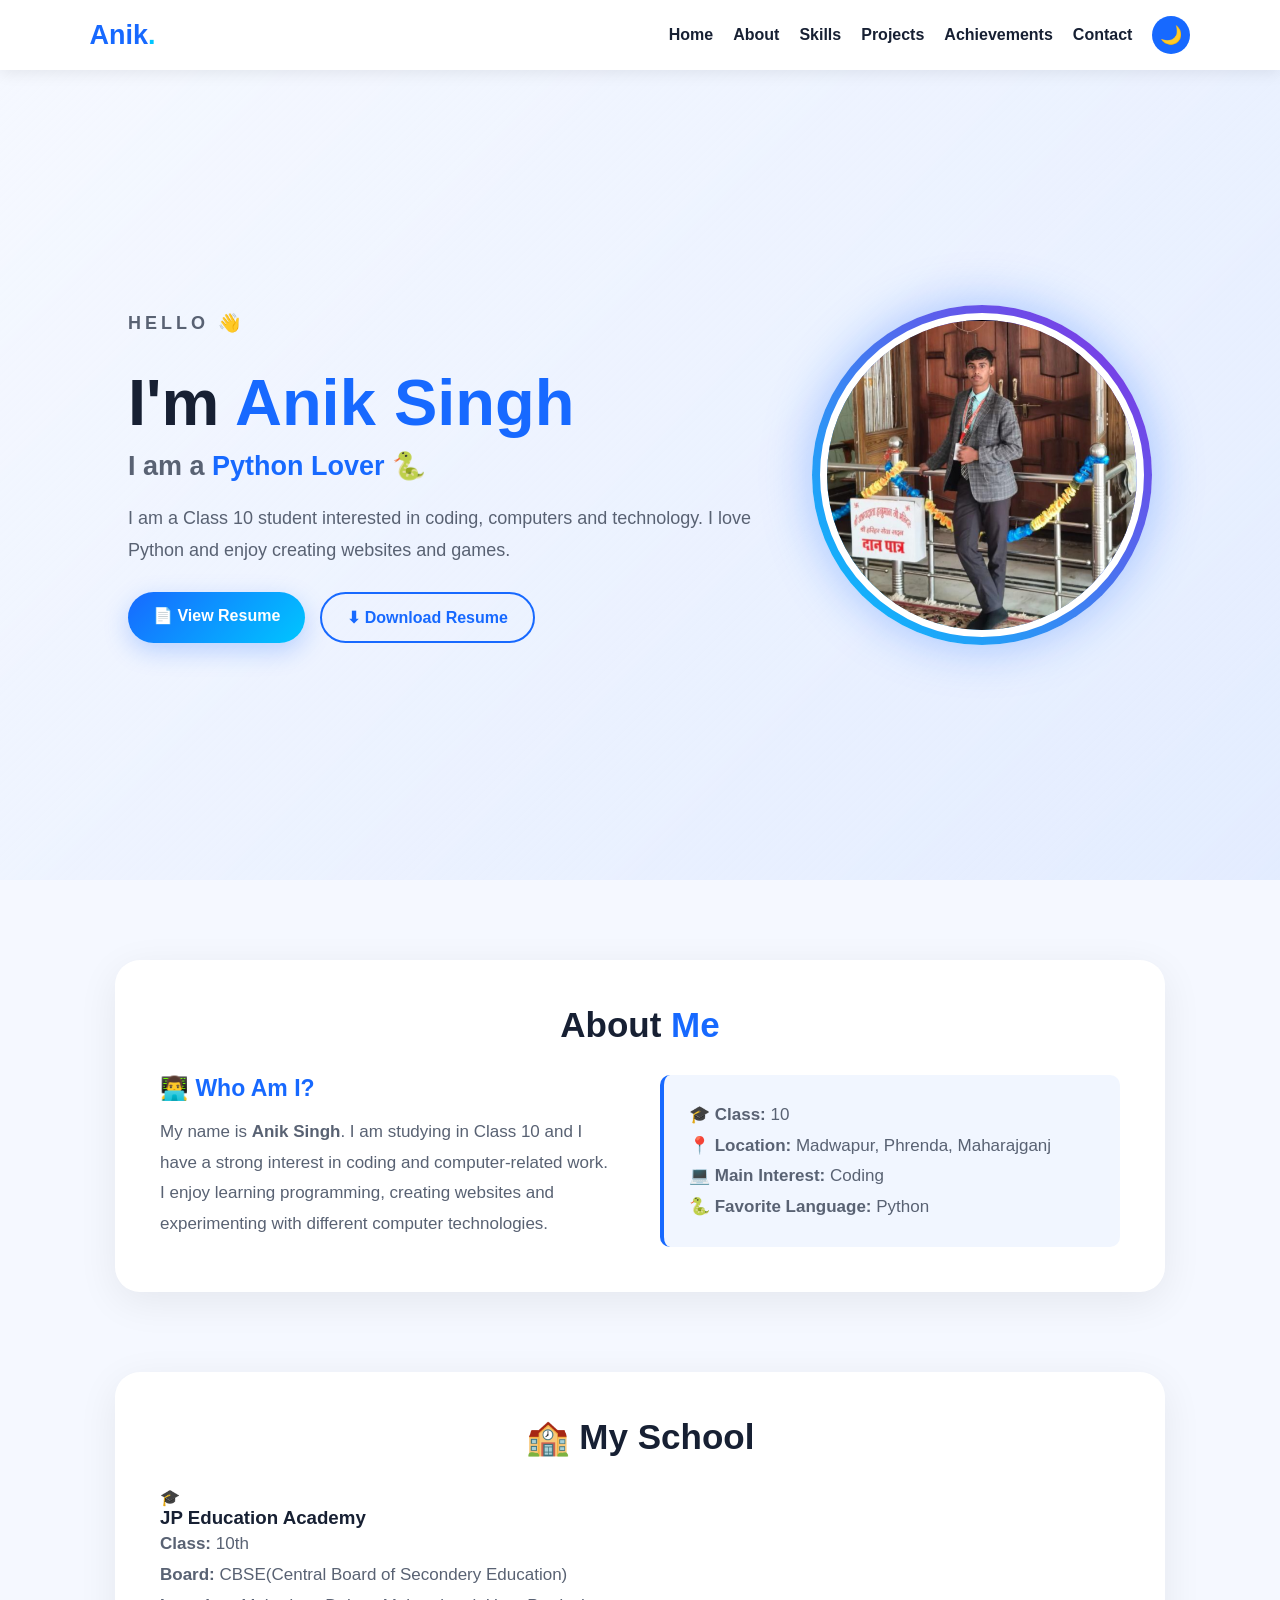
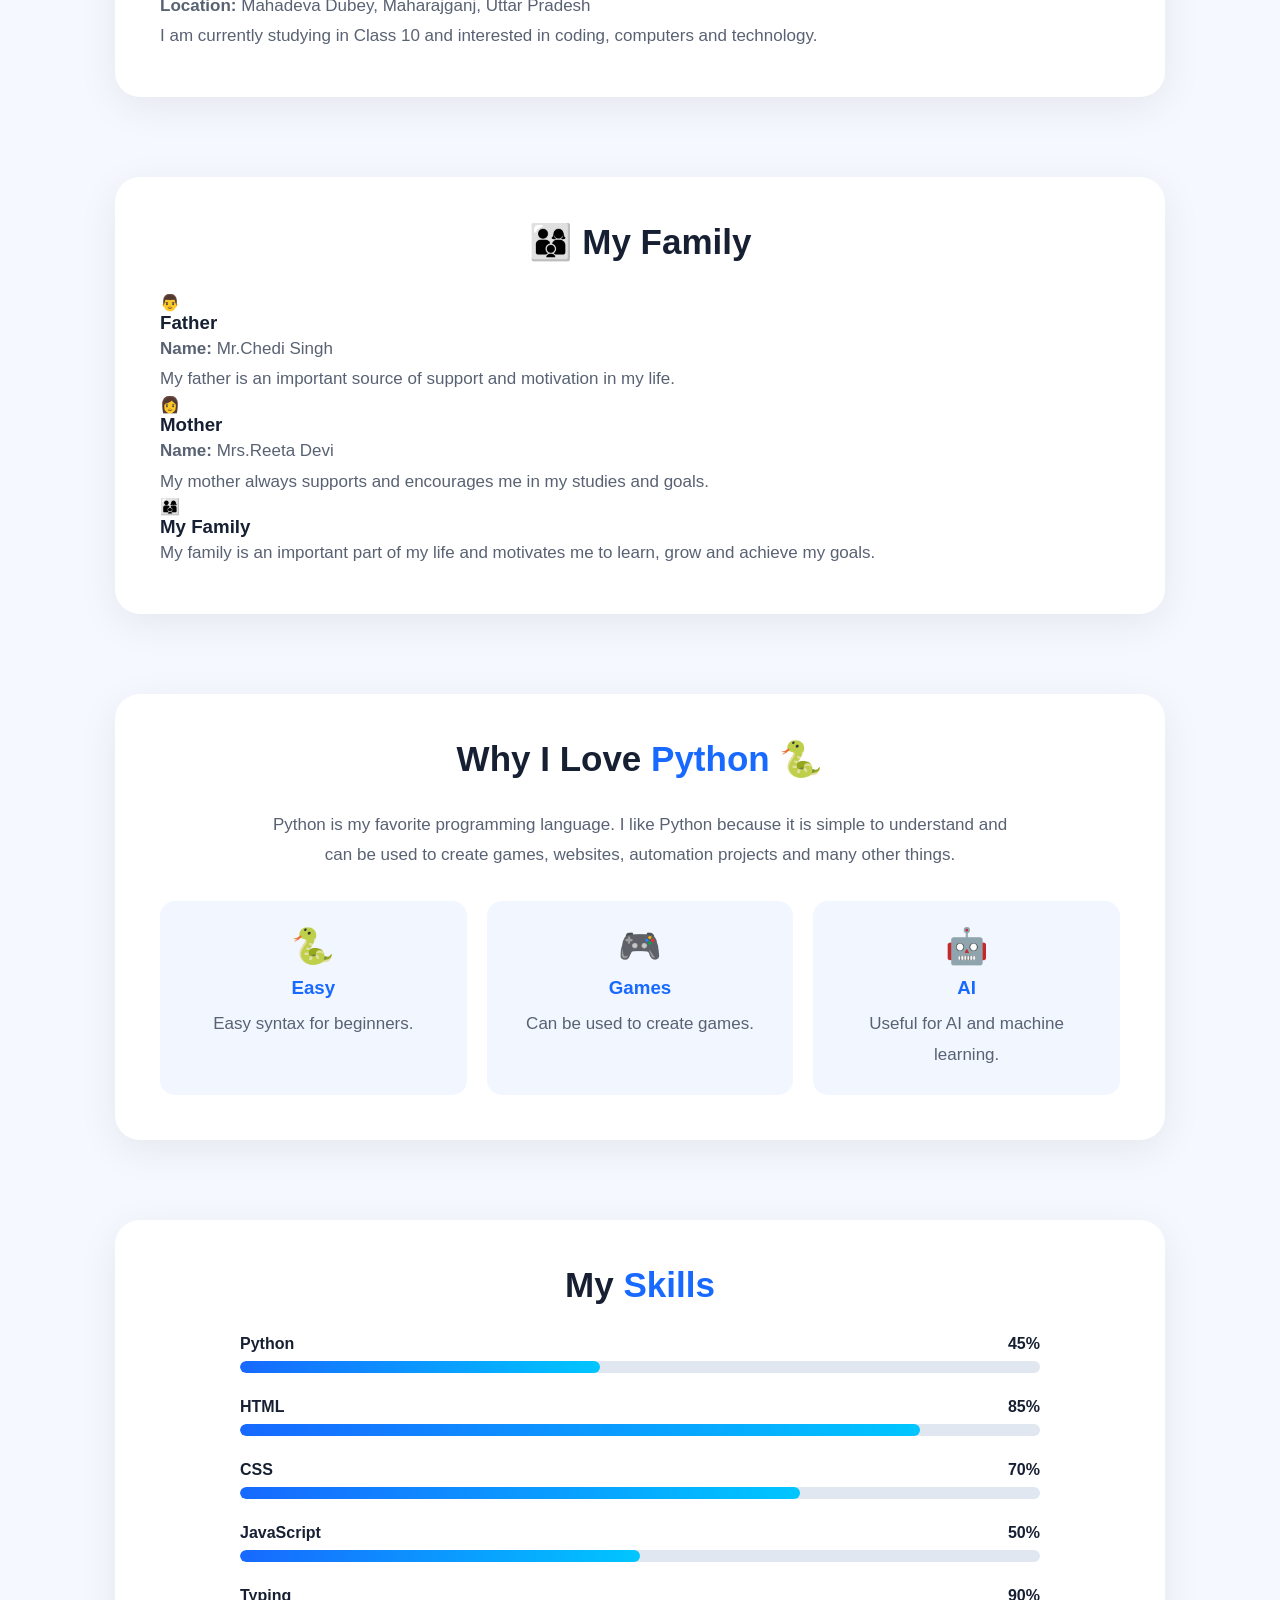
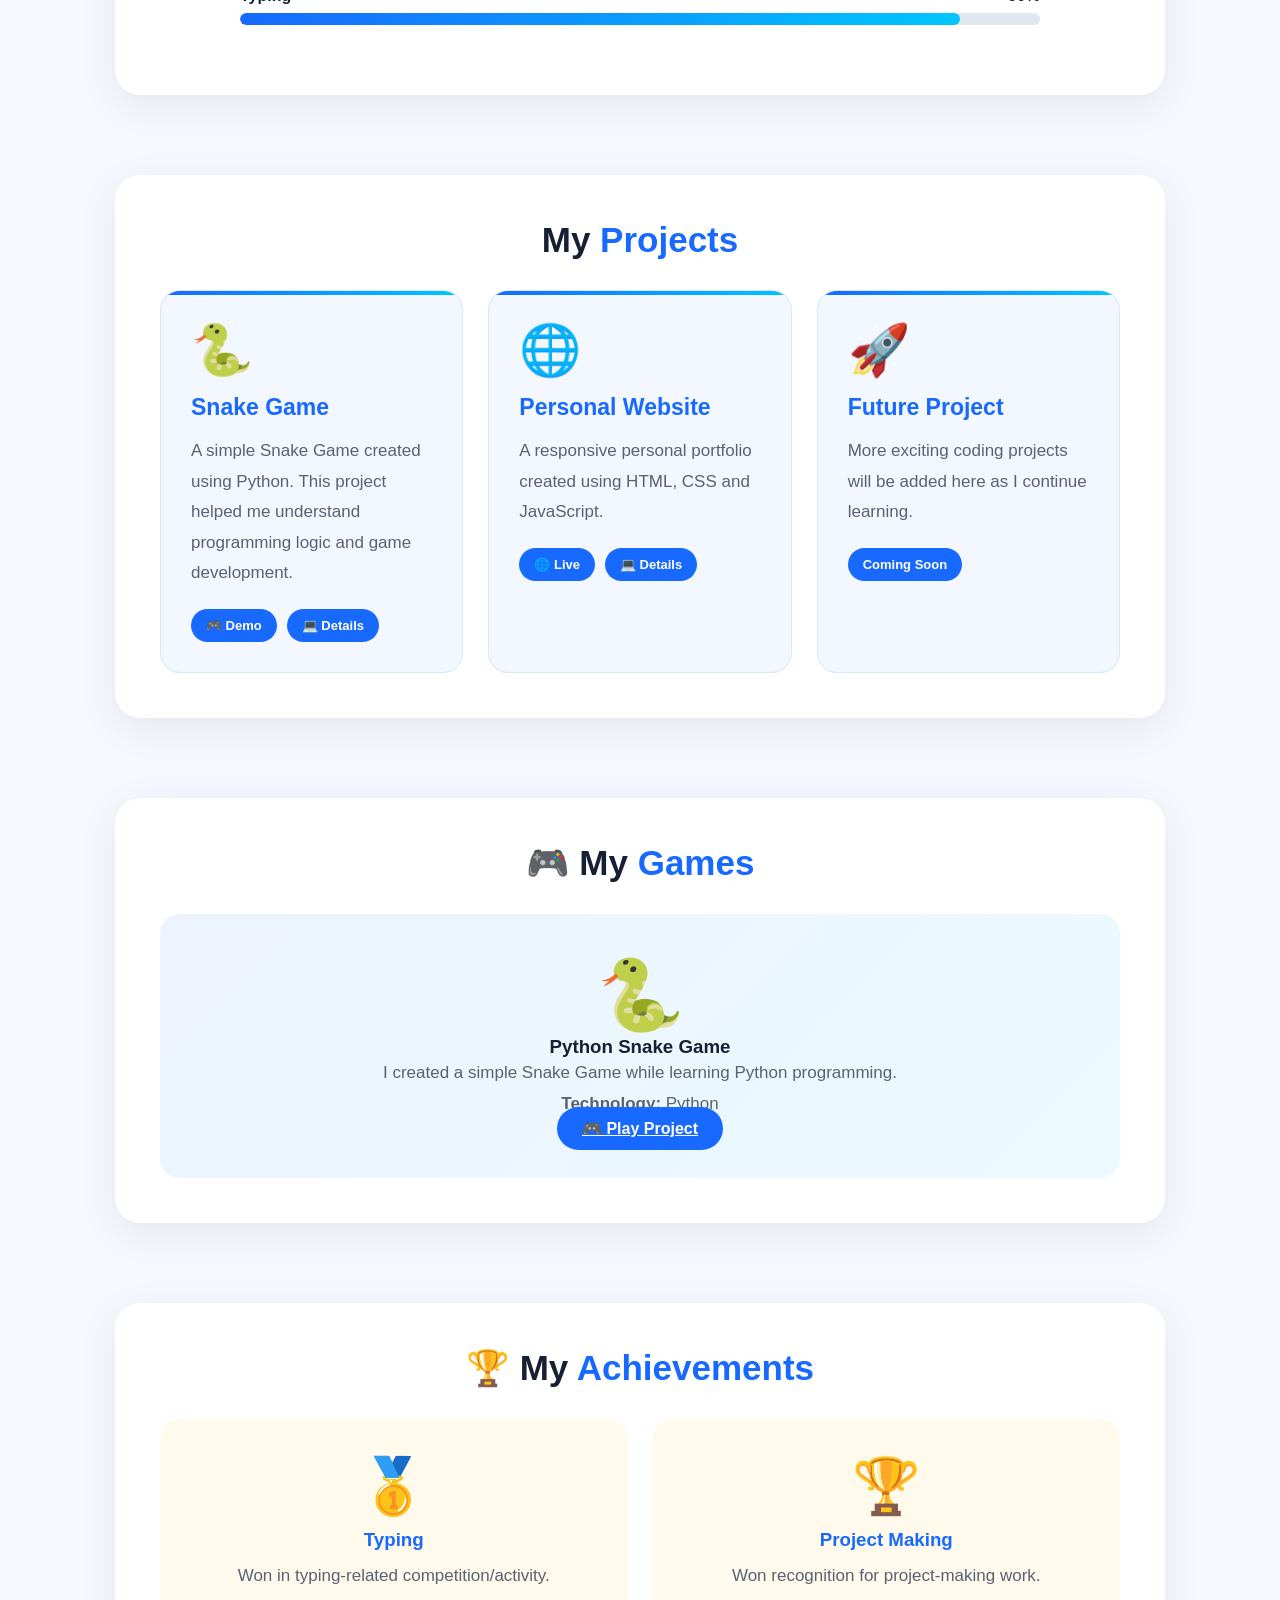
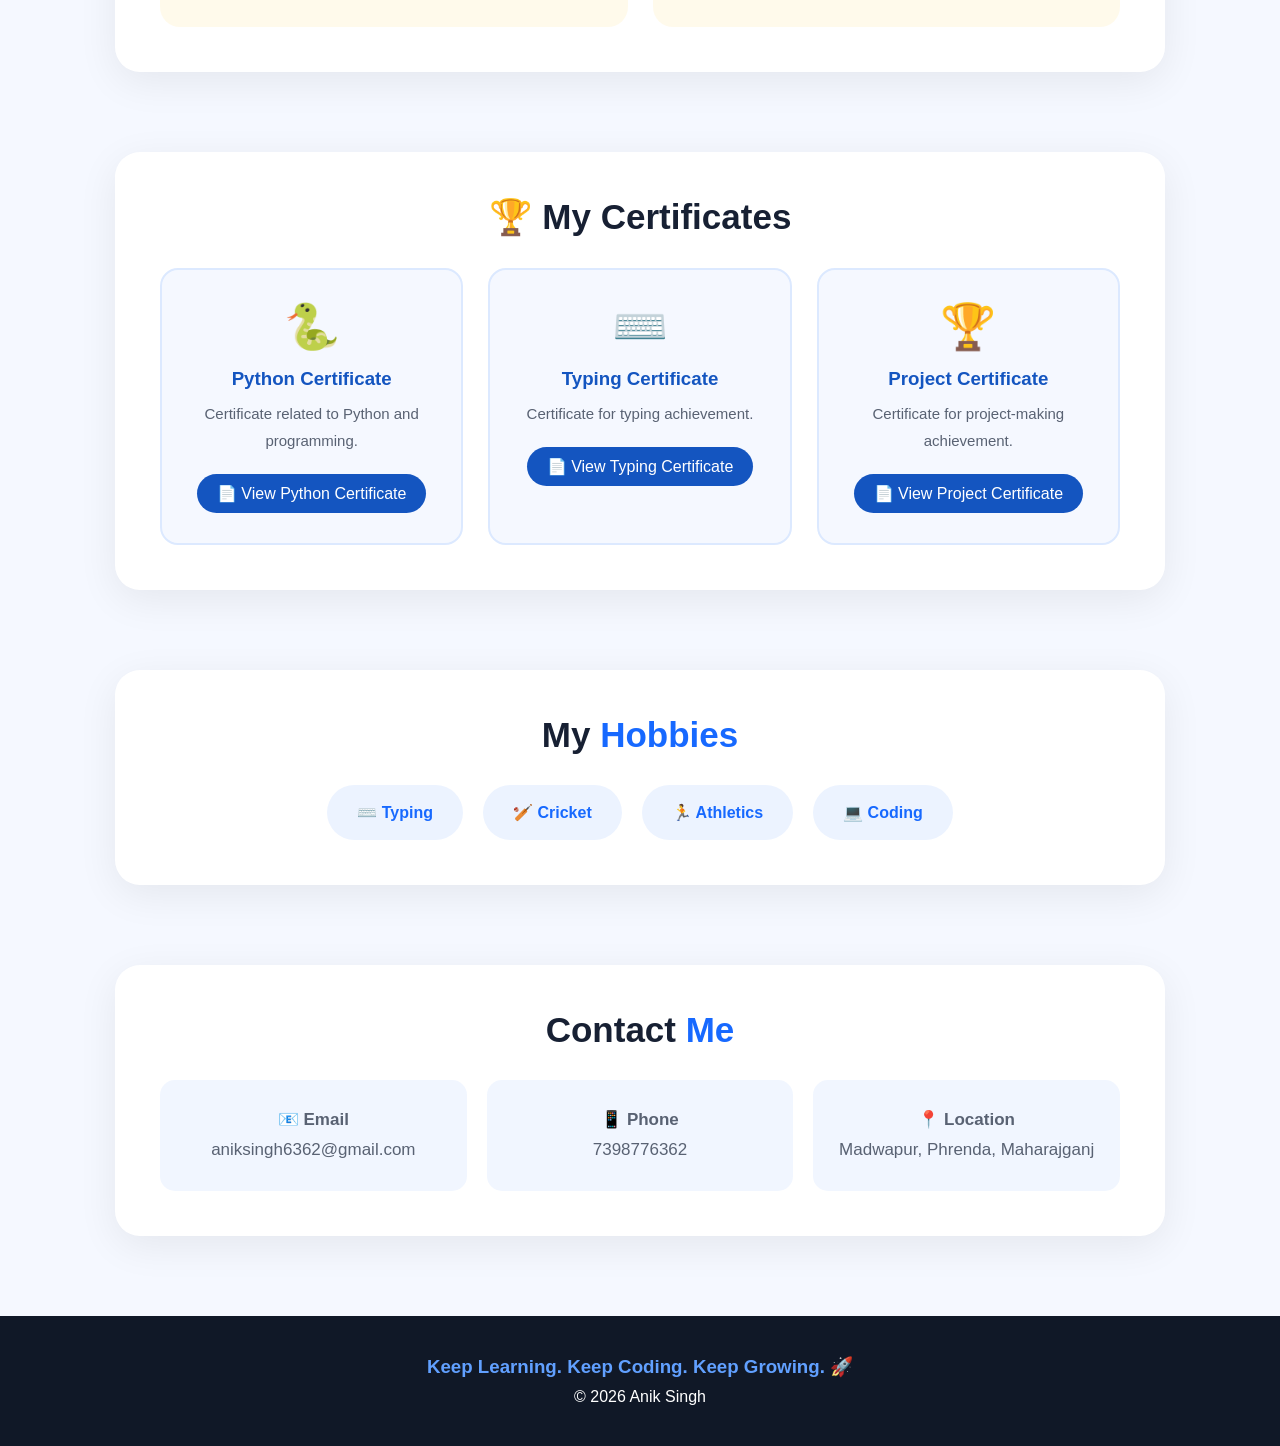
==== commit 1c8b9912: "Update index.html" ====
--- a/index.html
+++ b/index.html
@@ -158,6 +158,101 @@
 
     </section>
 
+    <!-- School Details -->
+
+<section id="school" class="section">
+
+    <h2>🏫 My School</h2>
+
+    <div class="school-card">
+
+        <div class="school-icon">🎓</div>
+
+        <h3>JP Education Academy</h3>
+
+        <p>
+            <strong>Class:</strong> 10th
+        </p>
+
+        <p>
+            <strong>Board:</strong> CBSE(Central Board of Secondery Education)
+        </p>
+
+        <p>
+            <strong>Location:</strong> Mahadeva Dubey, Maharajganj, Uttar Pradesh
+        </p>
+
+        <p>
+            I am currently studying in Class 10 and
+            interested in coding, computers and technology.
+        </p>
+
+    </div>
+
+</section>
+
+    <!-- Family Details -->
+
+<section id="family" class="section">
+
+    <h2>👨‍👩‍👦 My Family</h2>
+
+    <div class="family-container">
+
+        <div class="family-card">
+
+            <div class="family-icon">👨</div>
+
+            <h3>Father</h3>
+
+            <p>
+                <strong>Name:</strong> Mr.Chedi Singh
+            </p>
+
+            <p>
+                My father is an important source
+                of support and motivation in my life.
+            </p>
+
+        </div>
+
+
+        <div class="family-card">
+
+            <div class="family-icon">👩</div>
+
+            <h3>Mother</h3>
+
+            <p>
+                <strong>Name:</strong> Mrs.Reeta Devi
+            </p>
+
+            <p>
+                My mother always supports and
+                encourages me in my studies and goals.
+            </p>
+
+        </div>
+
+
+        <div class="family-card">
+
+            <div class="family-icon">👨‍👩‍👦</div>
+
+            <h3>My Family</h3>
+
+            <p>
+                My family is an important part of
+                my life and motivates me to learn,
+                grow and achieve my goals.
+            </p>
+
+        </div>
+
+    </div>
+
+</section>
+
 
 
     <!-- WHY PYTHON -->
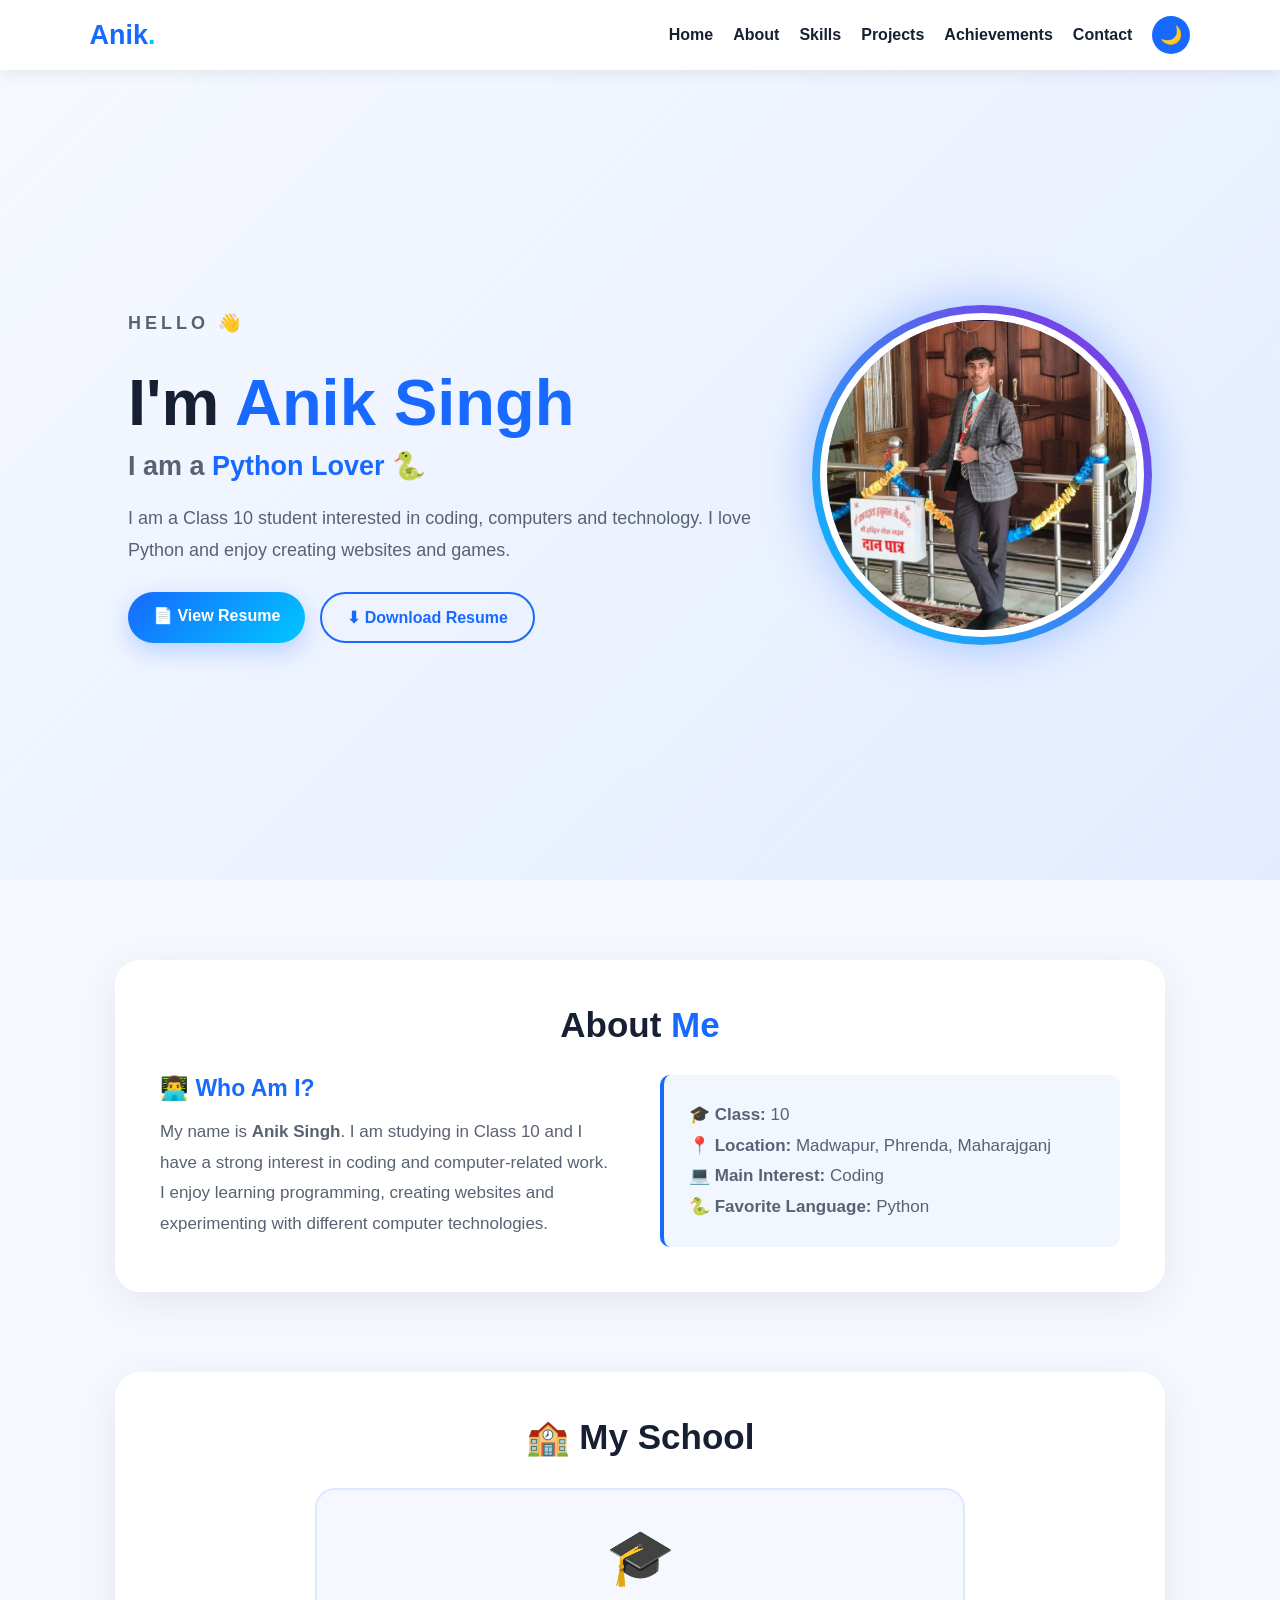
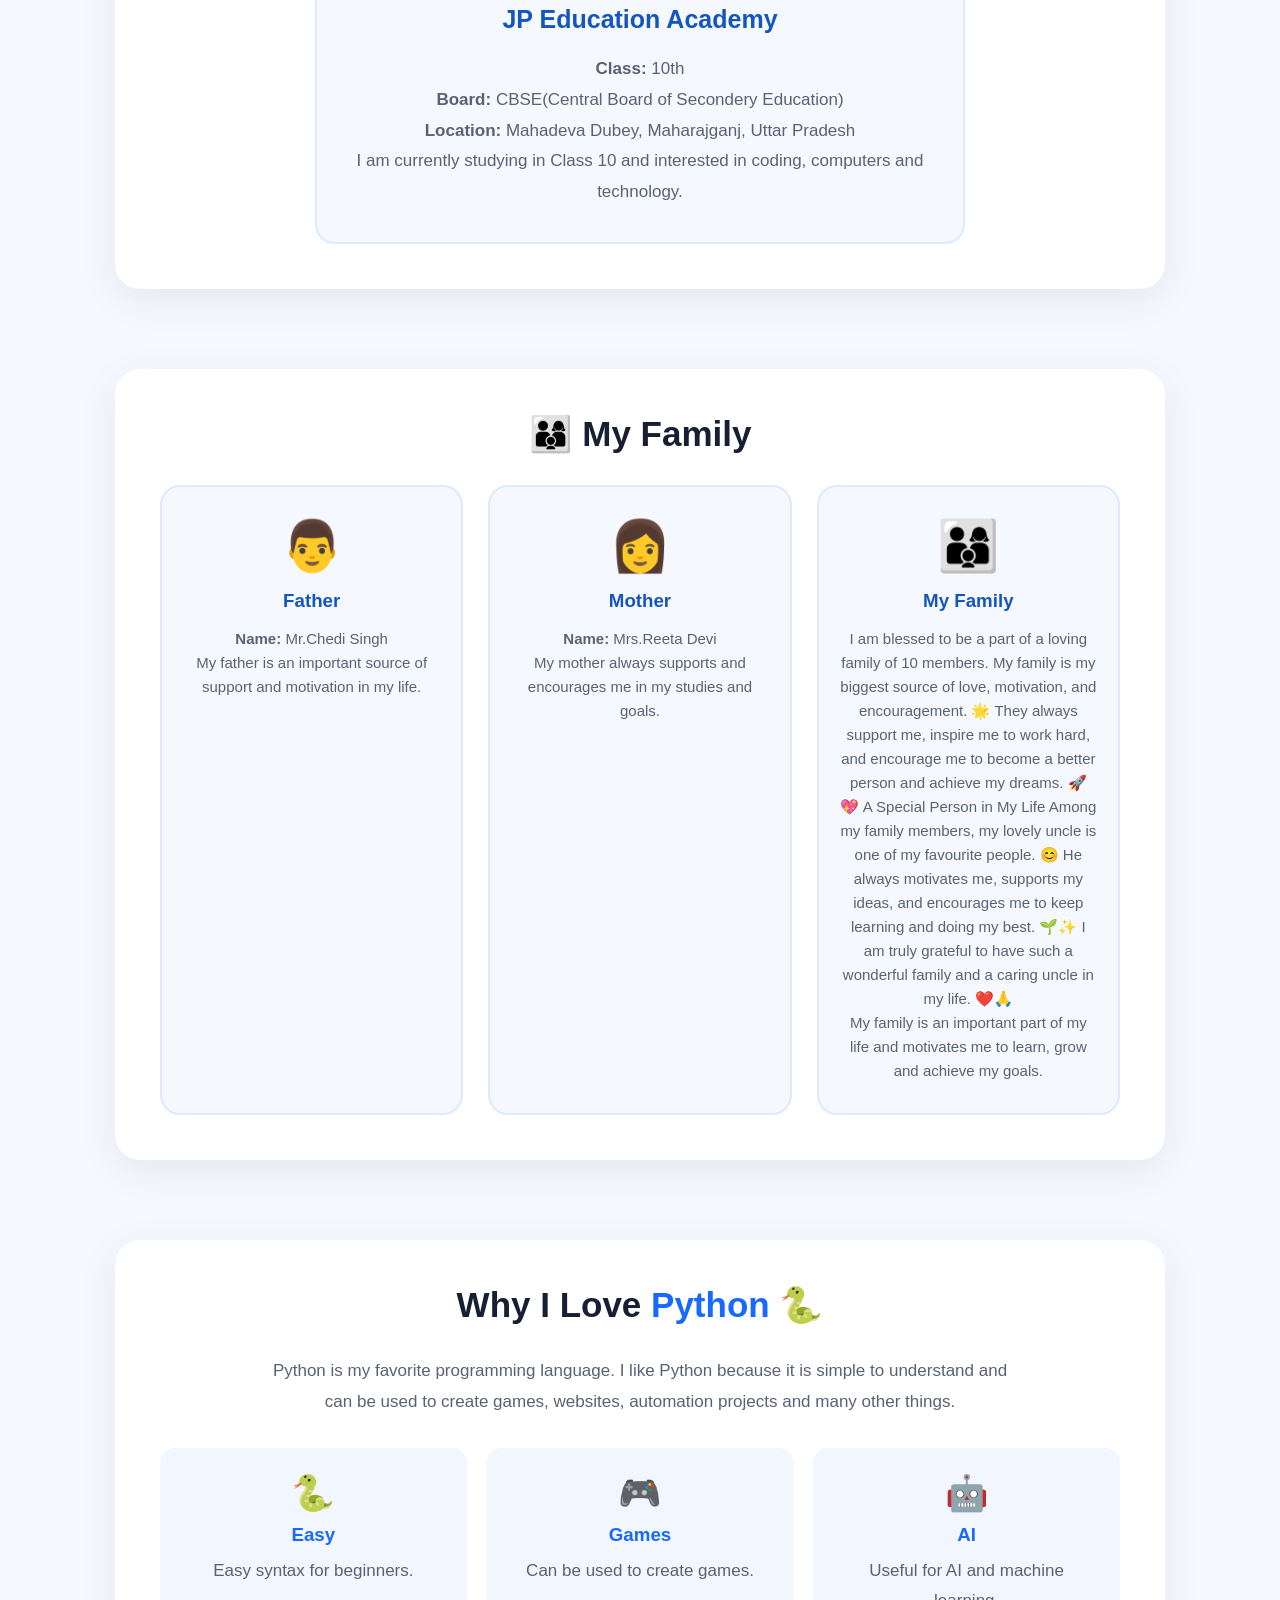
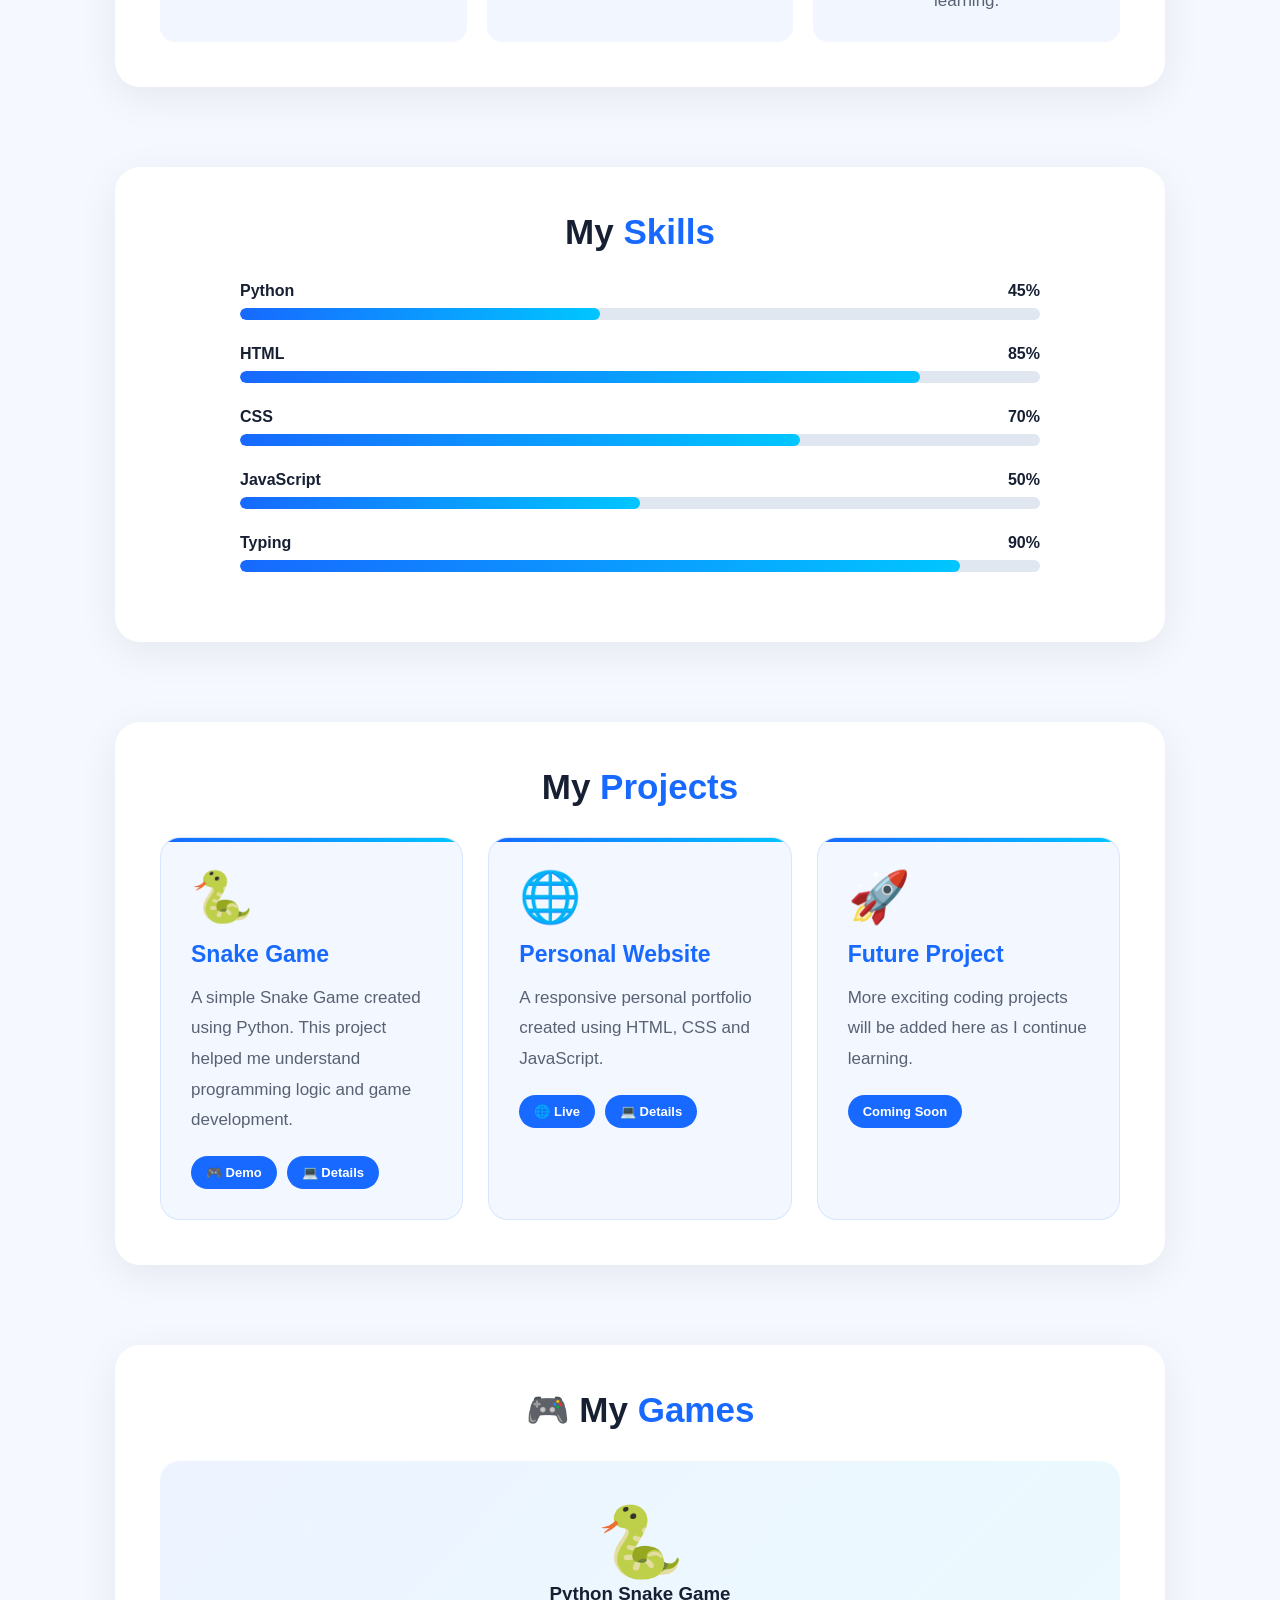
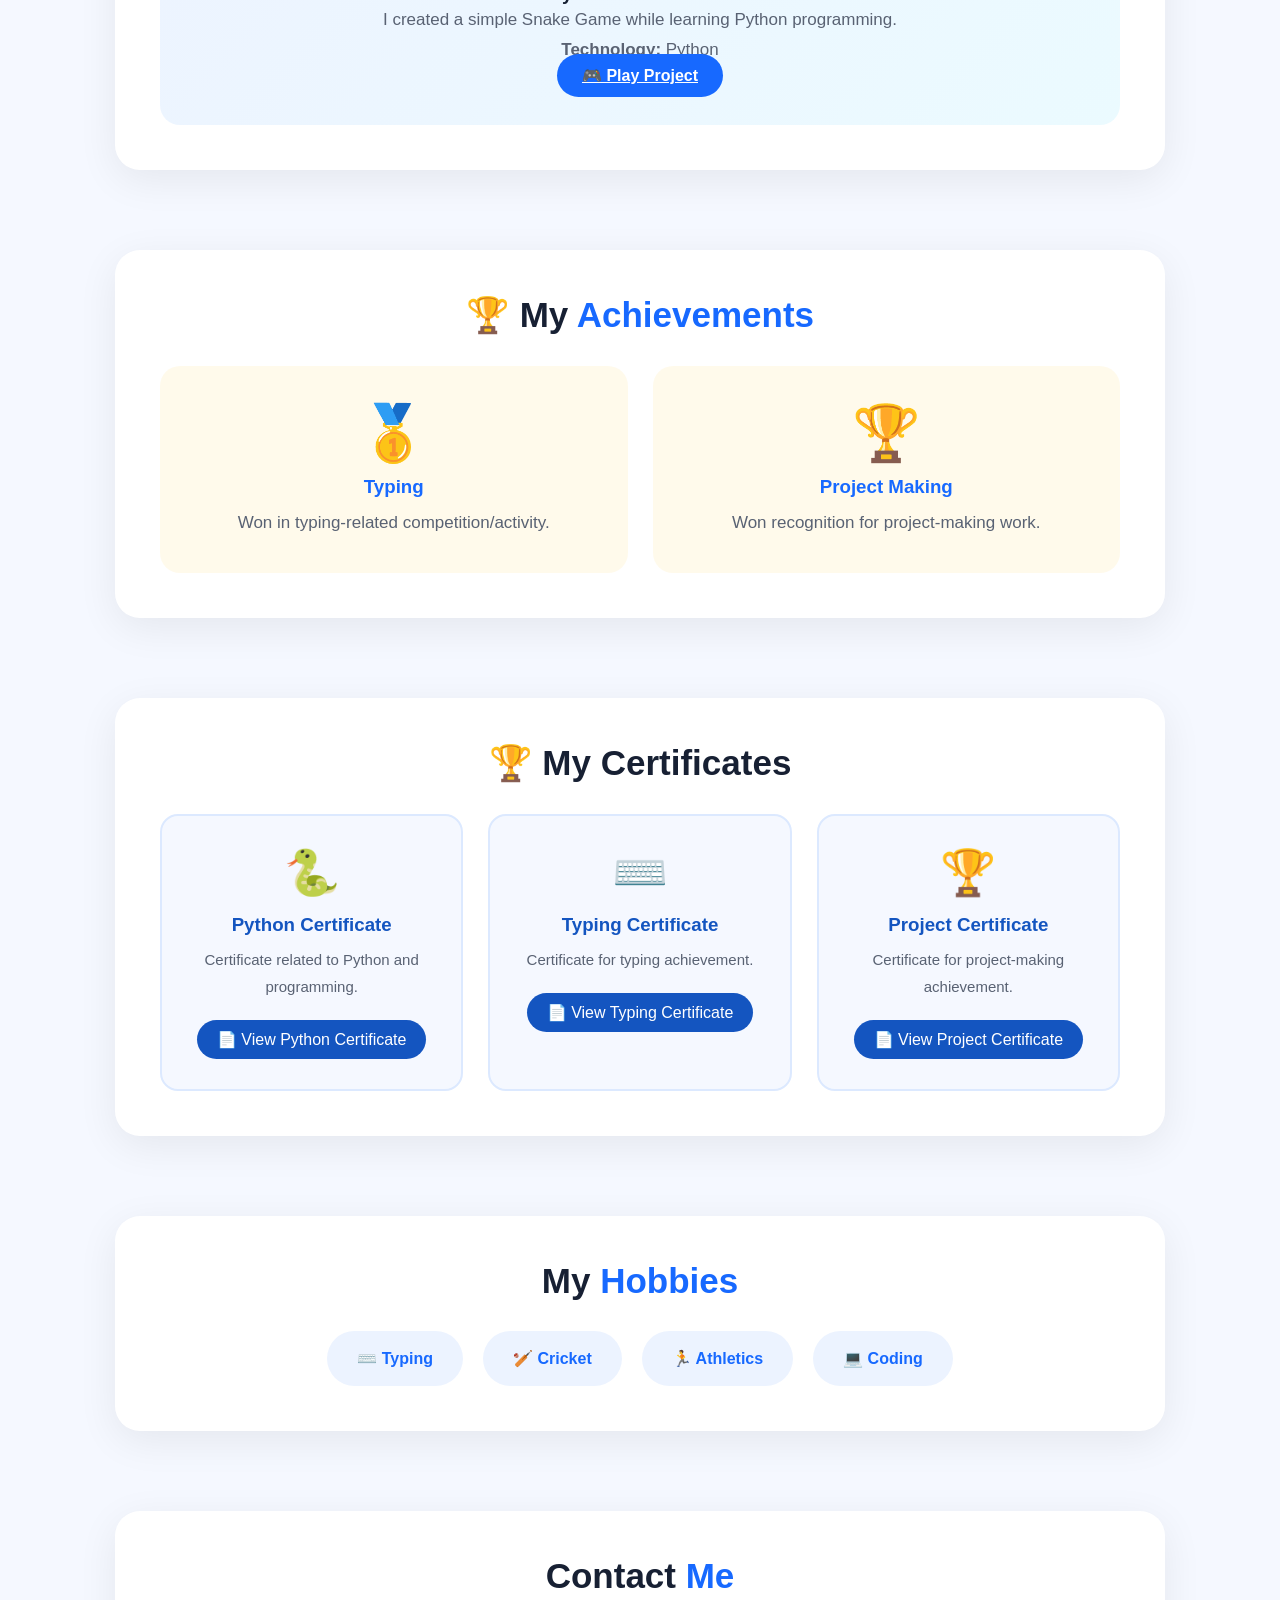
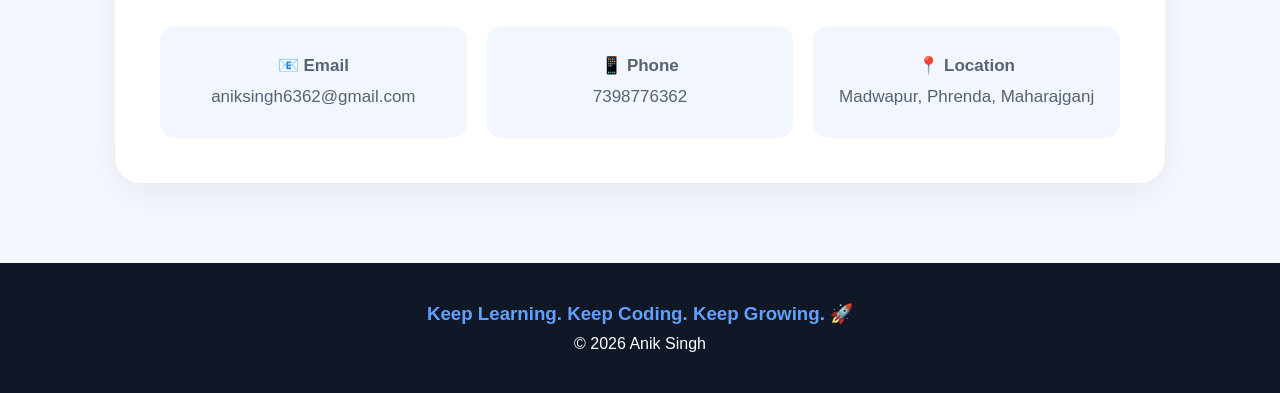
==== commit bbffa100: "Update index.html" ====
--- a/index.html
+++ b/index.html
@@ -241,6 +241,12 @@
 
             <h3>My Family</h3>
 
+            <P>
+                I am blessed to be a part of a loving family of 10 members. My family is my biggest source of love, motivation, and encouragement. 🌟 They always support me, inspire me to work hard, and encourage me to become a better person and achieve my dreams. 🚀
+
+💖 A Special Person in My Life
+Among my family members, my lovely uncle is one of my favourite people. 😊 He always motivates me, supports my ideas, and encourages me to keep learning and doing my best. 🌱✨ I am truly grateful to have such a wonderful family and a caring uncle in my life. ❤️🙏
+
             <p>
                 My family is an important part of
                 my life and motivates me to learn,
--- a/style.css
+++ b/style.css
@@ -432,6 +432,135 @@
     border-radius: 10px;
 }
 
+/* School */
+
+.school-card {
+
+    max-width: 650px;
+
+    margin: auto;
+
+    text-align: center;
+
+    padding: 35px;
+
+    background: #f5f8ff;
+
+    border: 2px solid #dce9ff;
+
+    border-radius: 20px;
+
+    transition: 0.4s;
+
+}
+
+.school-card:hover {
+
+    transform: translateY(-8px);
+
+    box-shadow:
+        0 15px 30px rgba(0,0,0,0.10);
+
+}
+
+.school-icon {
+
+    font-size: 55px;
+
+    margin-bottom: 15px;
+
+}
+
+.school-card h3 {
+
+    color: #1455c0;
+
+    font-size: 25px;
+
+    margin-bottom: 20px;
+
+}
+
+
+/* Family */
+
+.family-container {
+
+    display: grid;
+
+    grid-template-columns:
+        repeat(3, 1fr);
+
+    gap: 25px;
+
+}
+
+
+.family-card {
+
+    text-align: center;
+
+    padding: 30px 20px;
+
+    background: #f5f8ff;
+
+    border: 2px solid #dce9ff;
+
+    border-radius: 20px;
+
+    transition: 0.4s;
+
+}
+
+
+.family-card:hover {
+
+    transform: translateY(-10px);
+
+    box-shadow:
+        0 15px 30px rgba(0,0,0,0.12);
+
+}
+
+
+.family-icon {
+
+    font-size: 50px;
+
+    margin-bottom: 15px;
+
+}
+
+
+.family-card h3 {
+
+    color: #1455c0;
+
+    margin-bottom: 15px;
+
+}
+
+
+.family-card p {
+
+    font-size: 15px;
+
+    line-height: 1.6;
+
+}
+
+
+/* Mobile */
+
+@media (max-width: 768px) {
+
+    .family-container {
+
+        grid-template-columns: 1fr;
+
+    }
+
+}
 
 
 /* PYTHON */
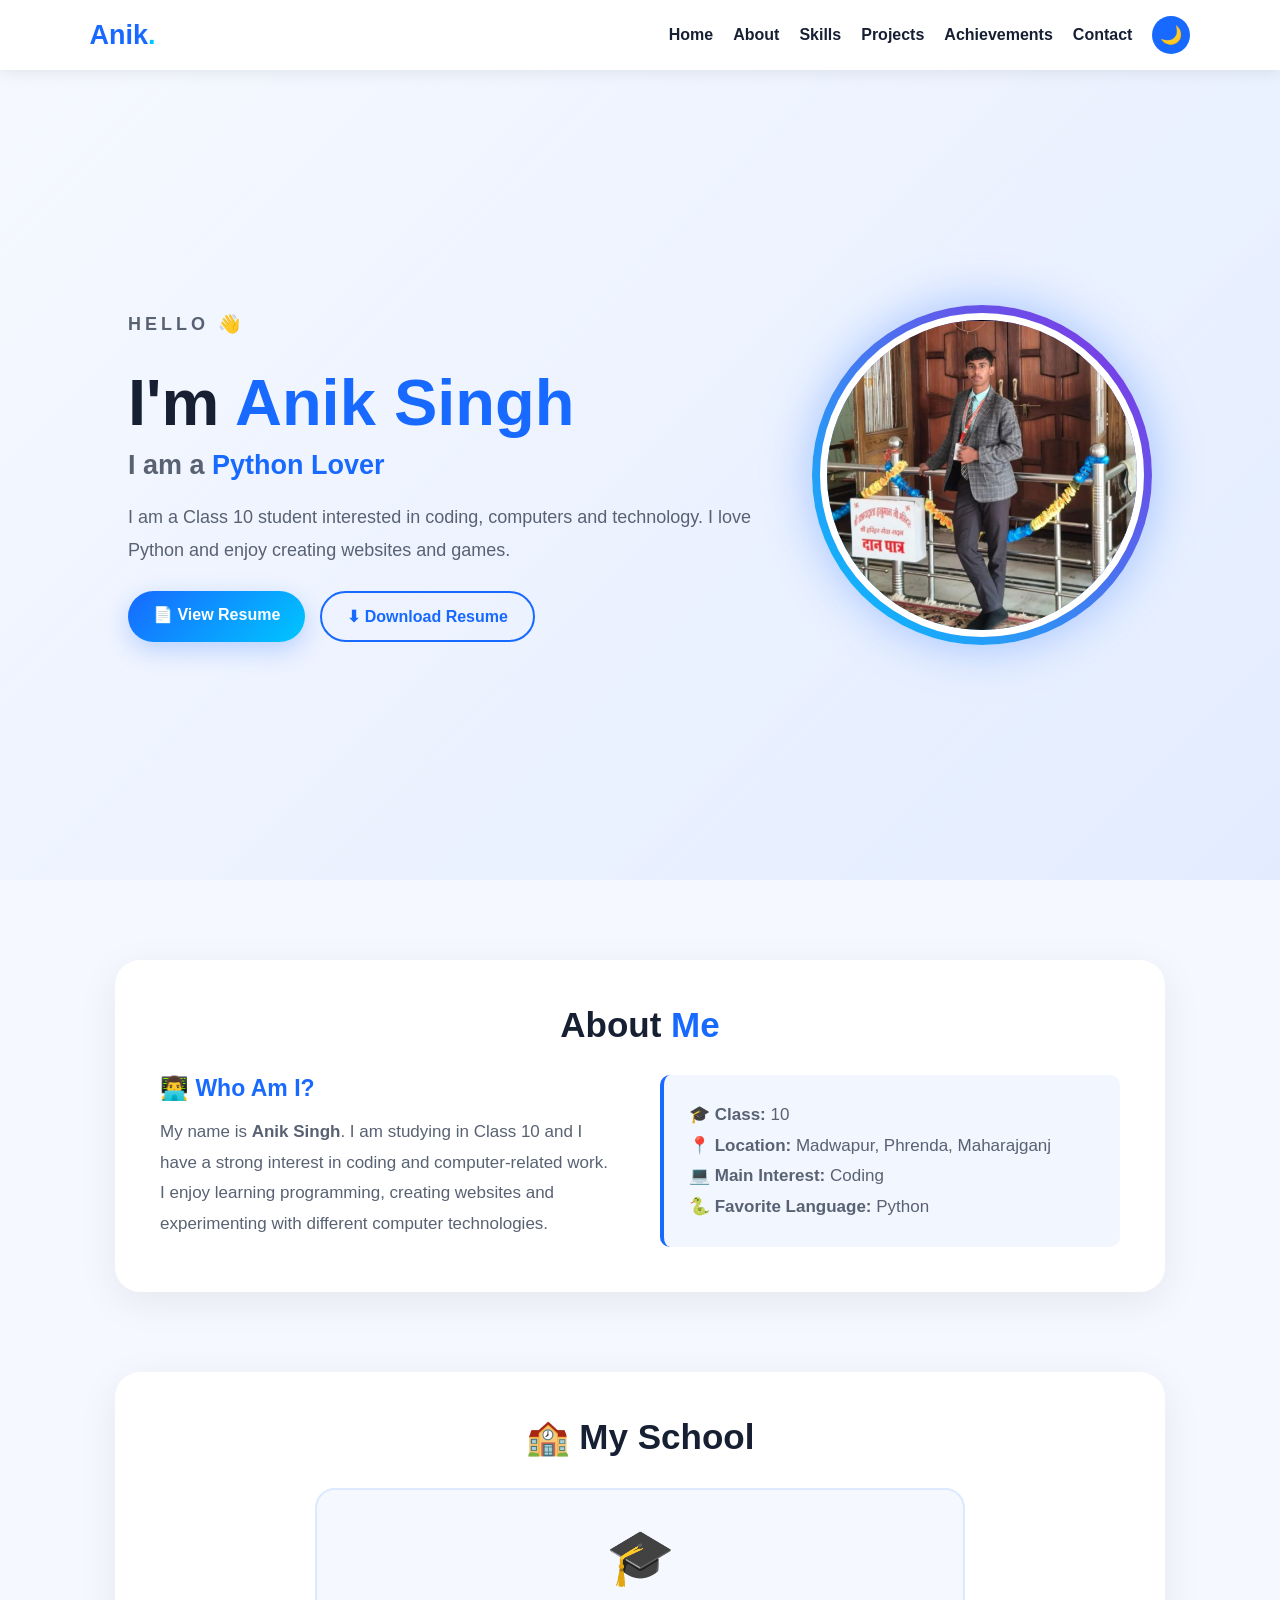
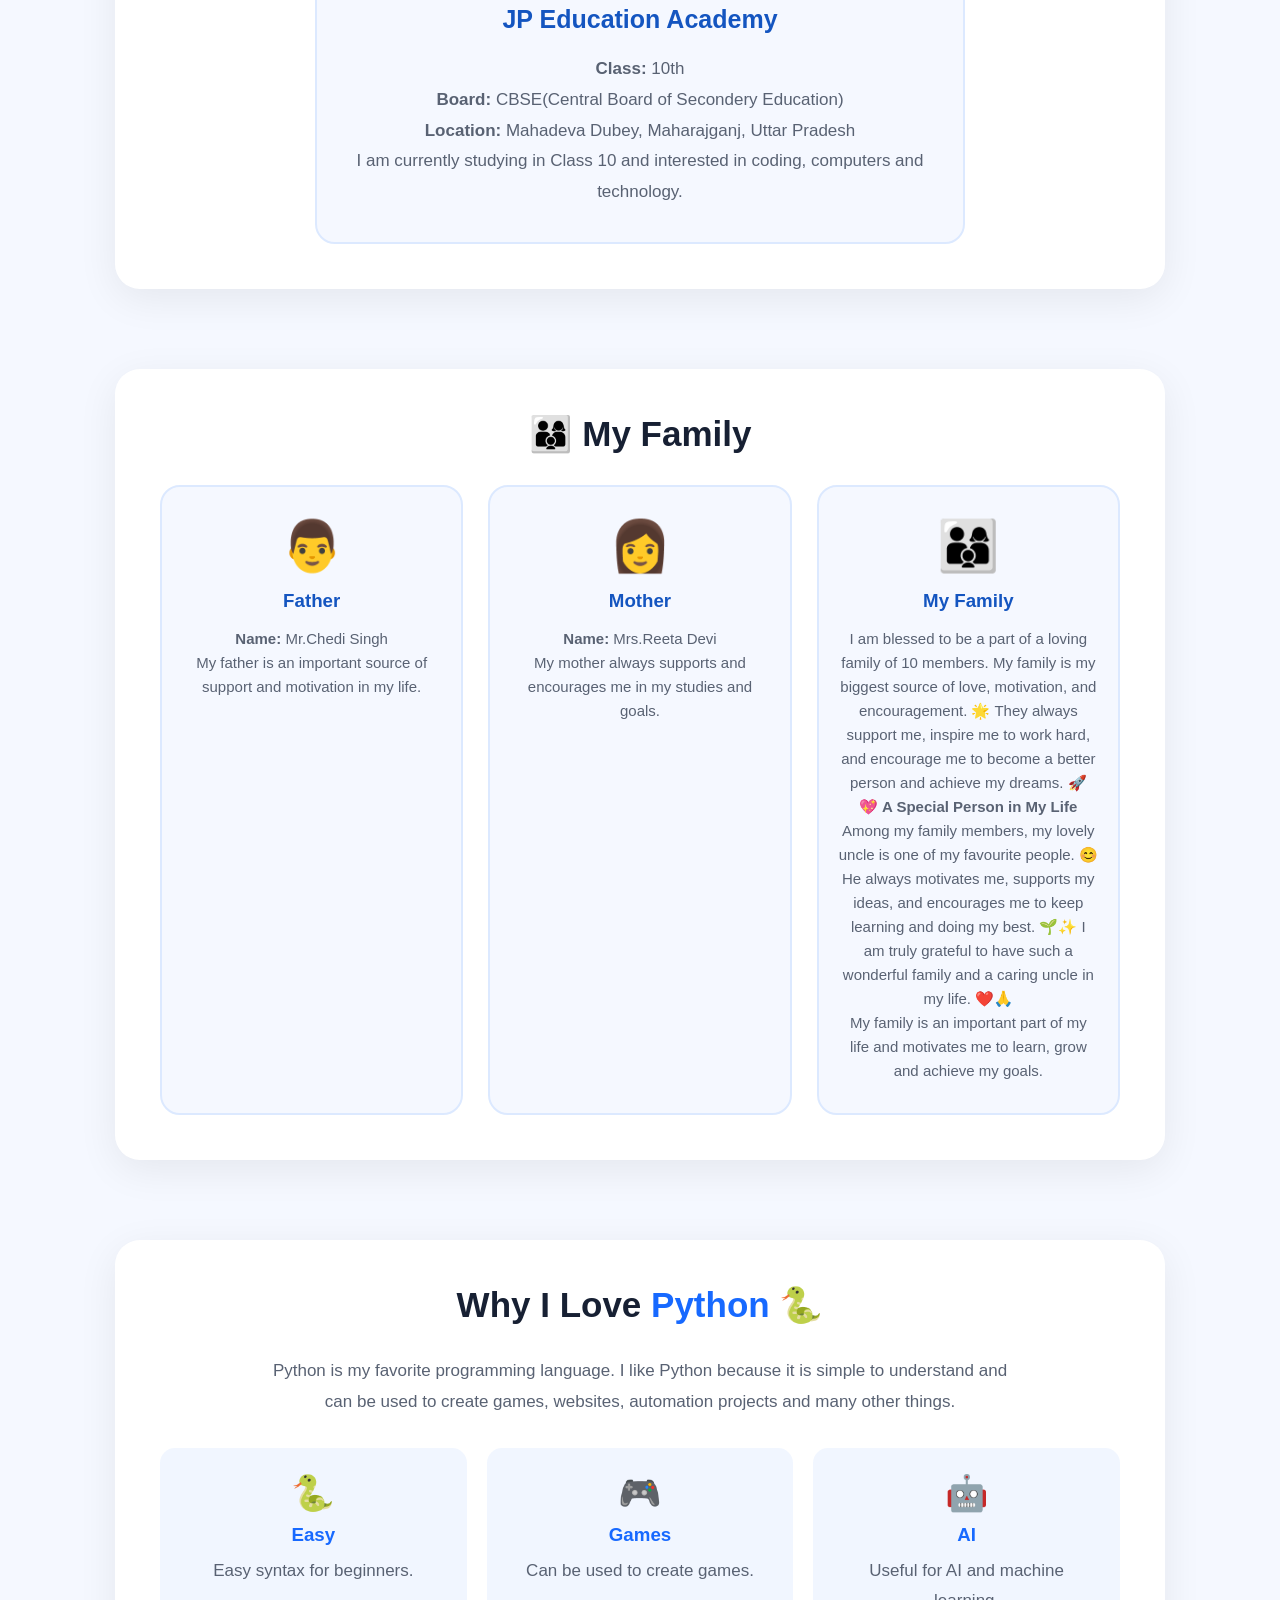
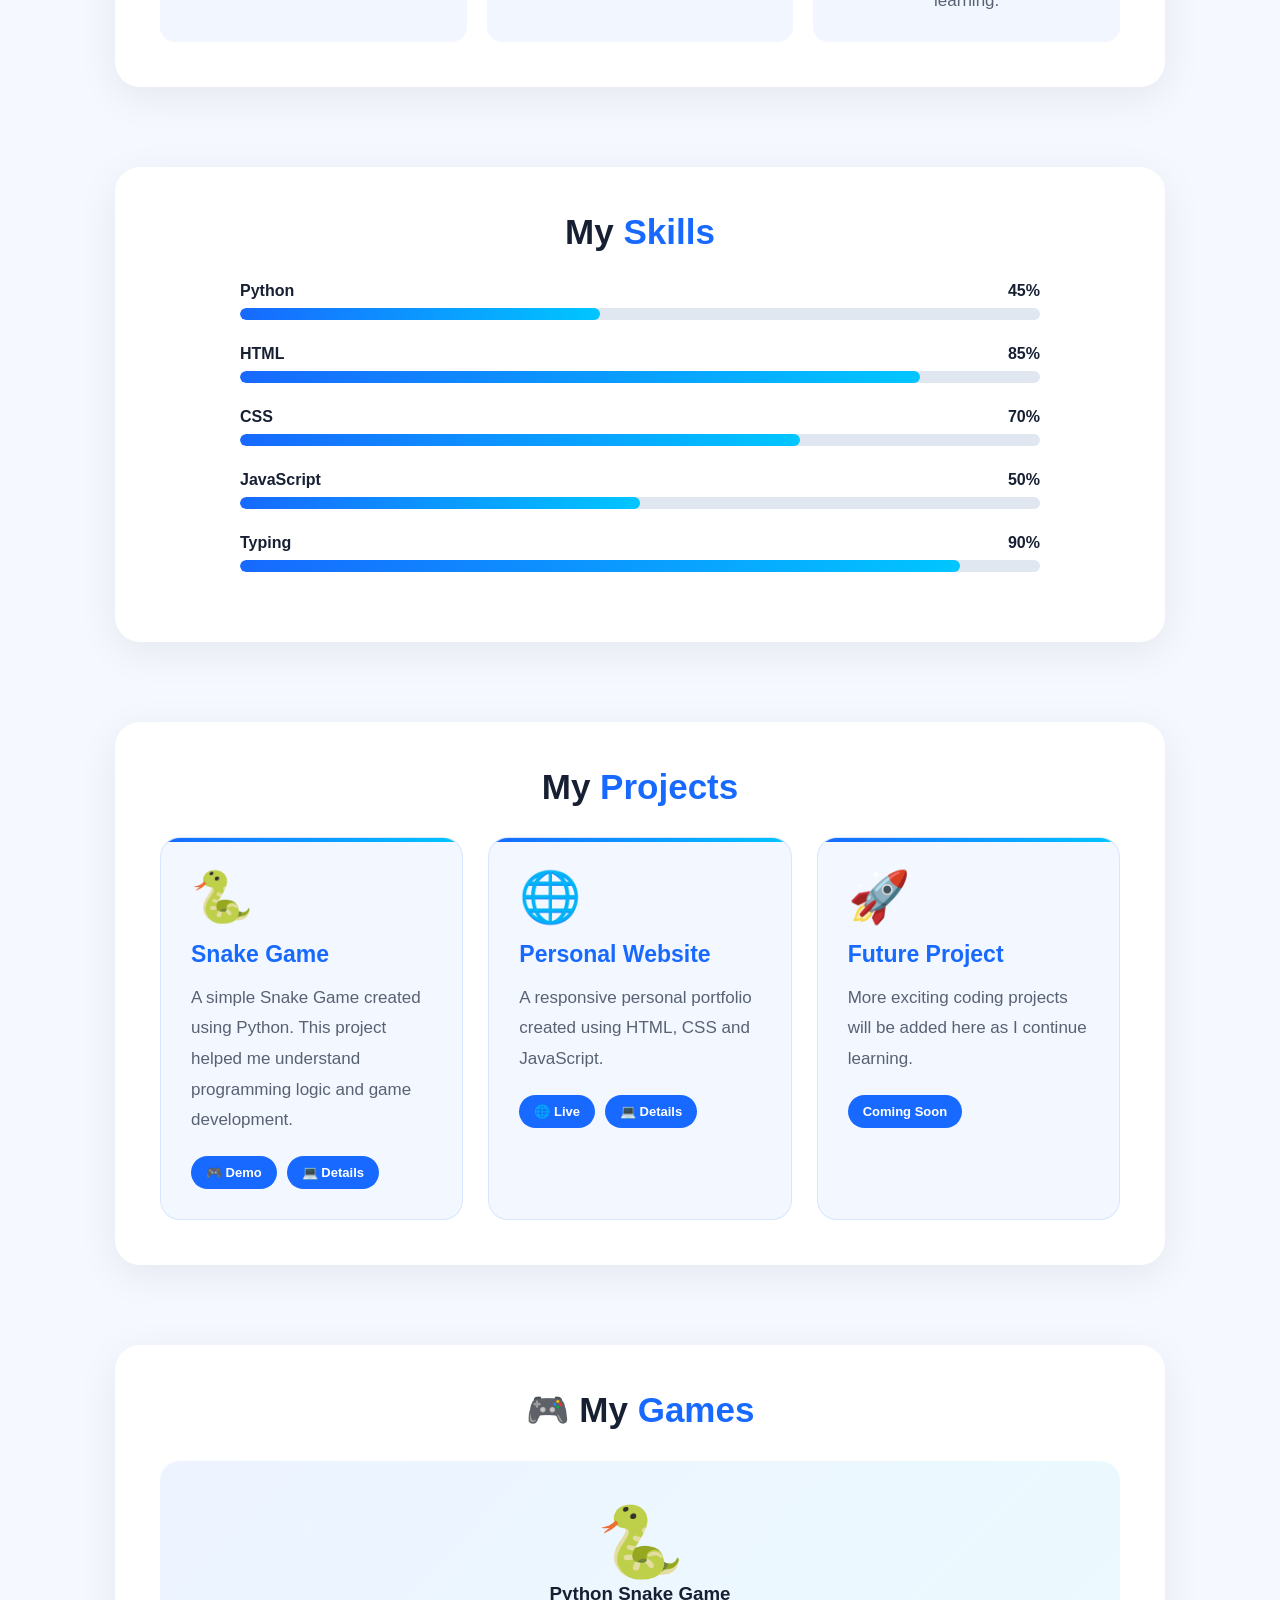
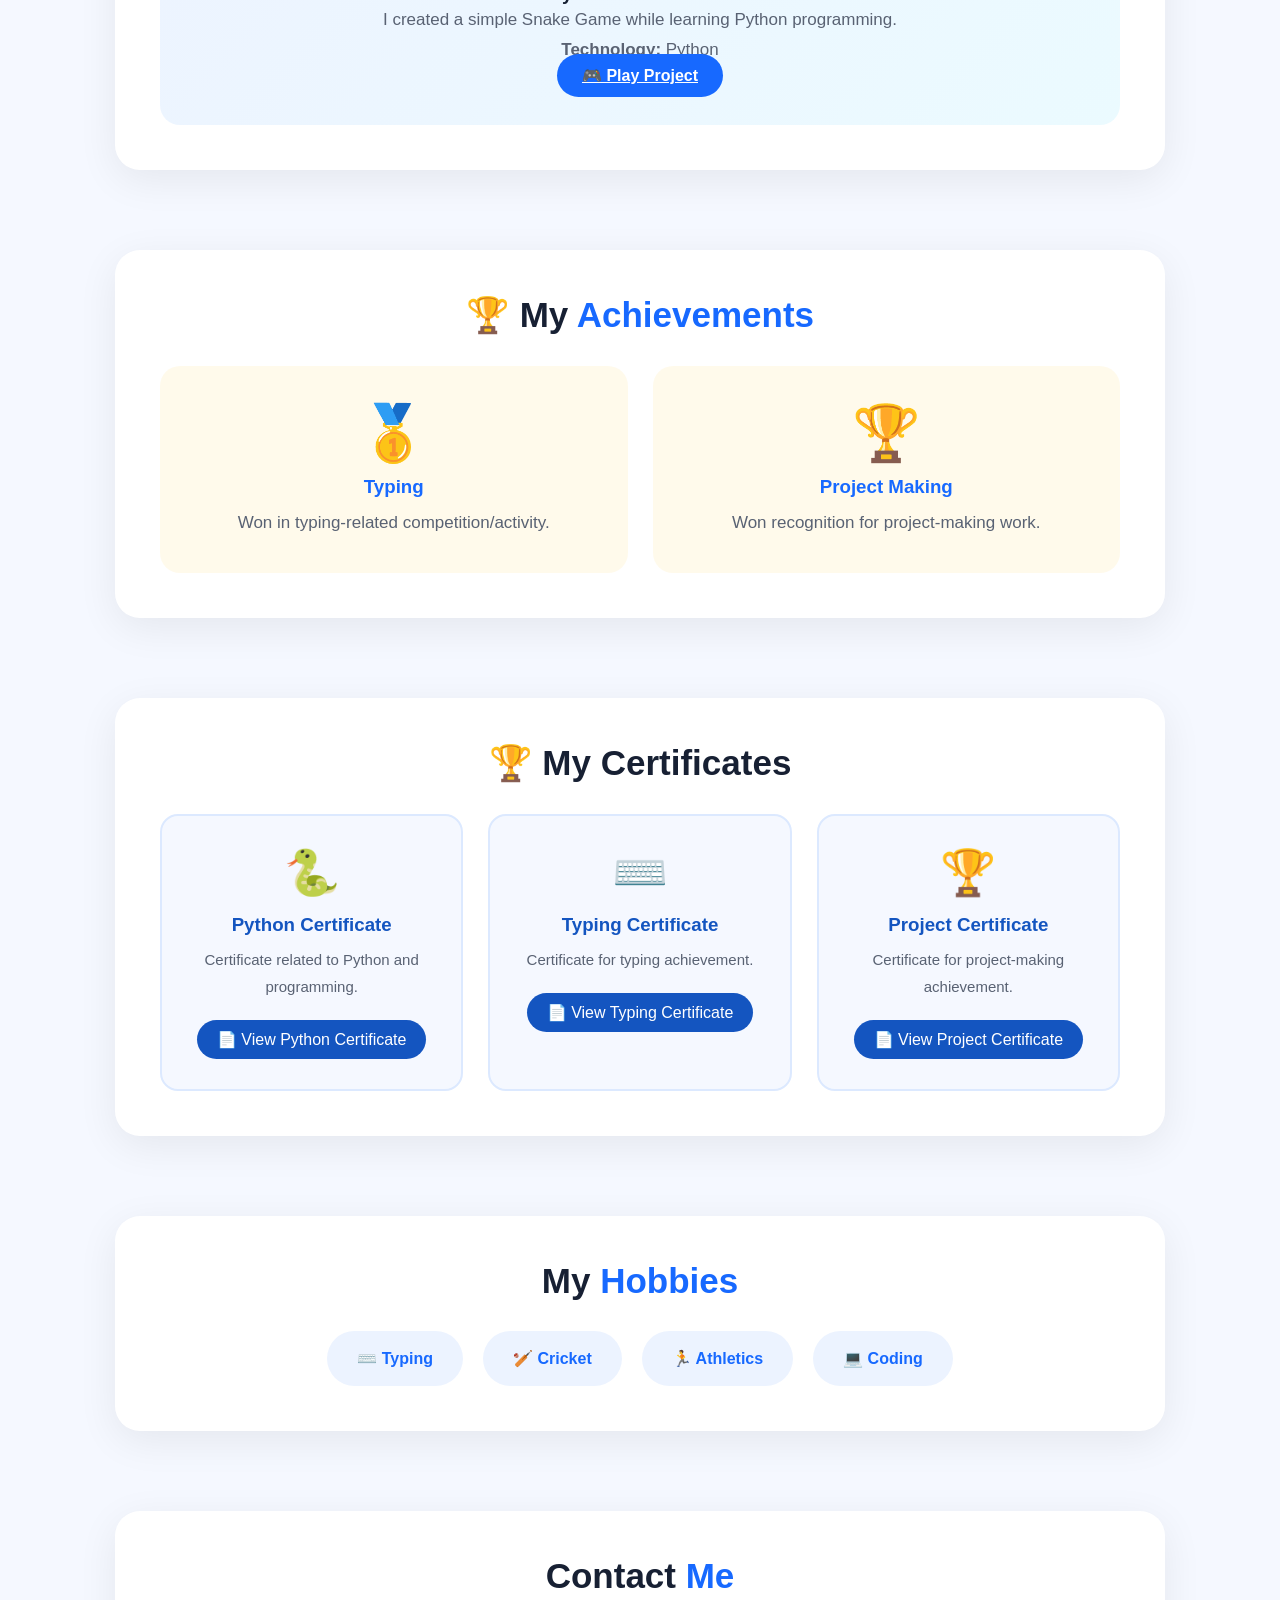
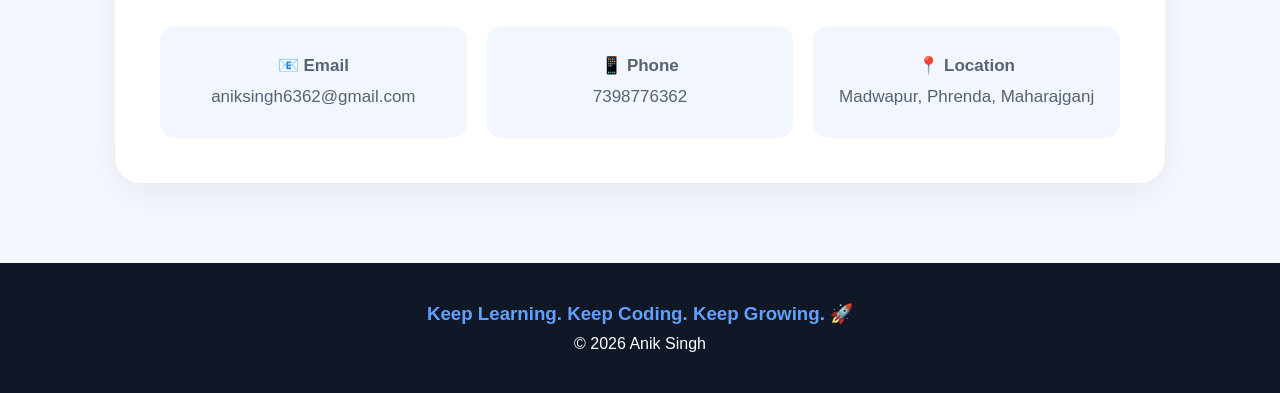
==== commit 122d4486: "Update index.html" ====
--- a/index.html
+++ b/index.html
@@ -242,10 +242,18 @@
             <h3>My Family</h3>
 
             <P>
-                I am blessed to be a part of a loving family of 10 members. My family is my biggest source of love, motivation, and encouragement. 🌟 They always support me, inspire me to work hard, and encourage me to become a better person and achieve my dreams. 🚀
-
-💖 A Special Person in My Life
-Among my family members, my lovely uncle is one of my favourite people. 😊 He always motivates me, supports my ideas, and encourages me to keep learning and doing my best. 🌱✨ I am truly grateful to have such a wonderful family and a caring uncle in my life. ❤️🙏
+                I am blessed to be a part of a loving family of 10 members.
+                My family is my biggest source of love, motivation, and encouragement.
+                🌟 They always support me, inspire me to work hard, and 
+                encourage me to become a better person and achieve my dreams. 🚀
+
+<strong>💖 A Special Person in My Life</strong>
+                Among my family members,
+                my lovely uncle is one of my favourite people.
+                😊 He always motivates me, supports my ideas, 
+                and encourages me to keep learning and doing my best. 
+                🌱✨ I am truly grateful to have such 
+                a wonderful family and a caring uncle in my life. ❤️🙏
 
             <p>
                 My family is an important part of
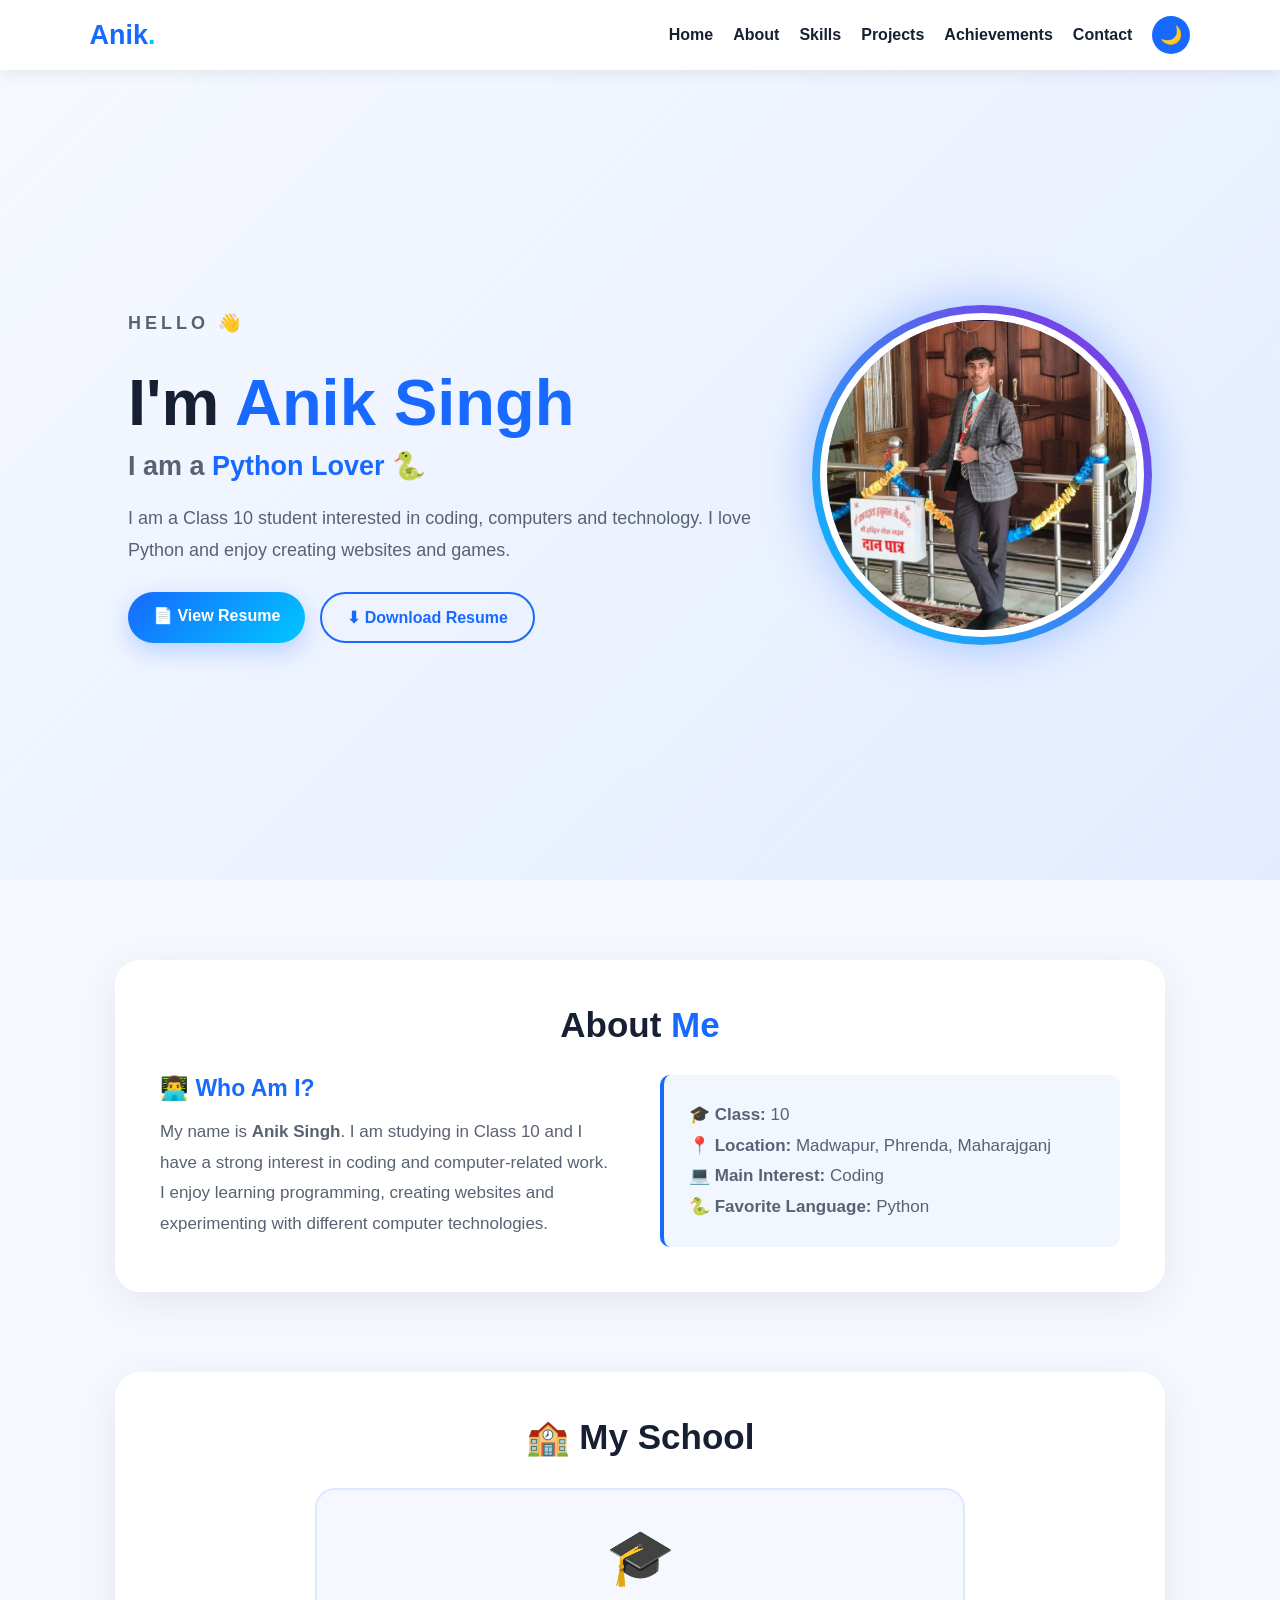
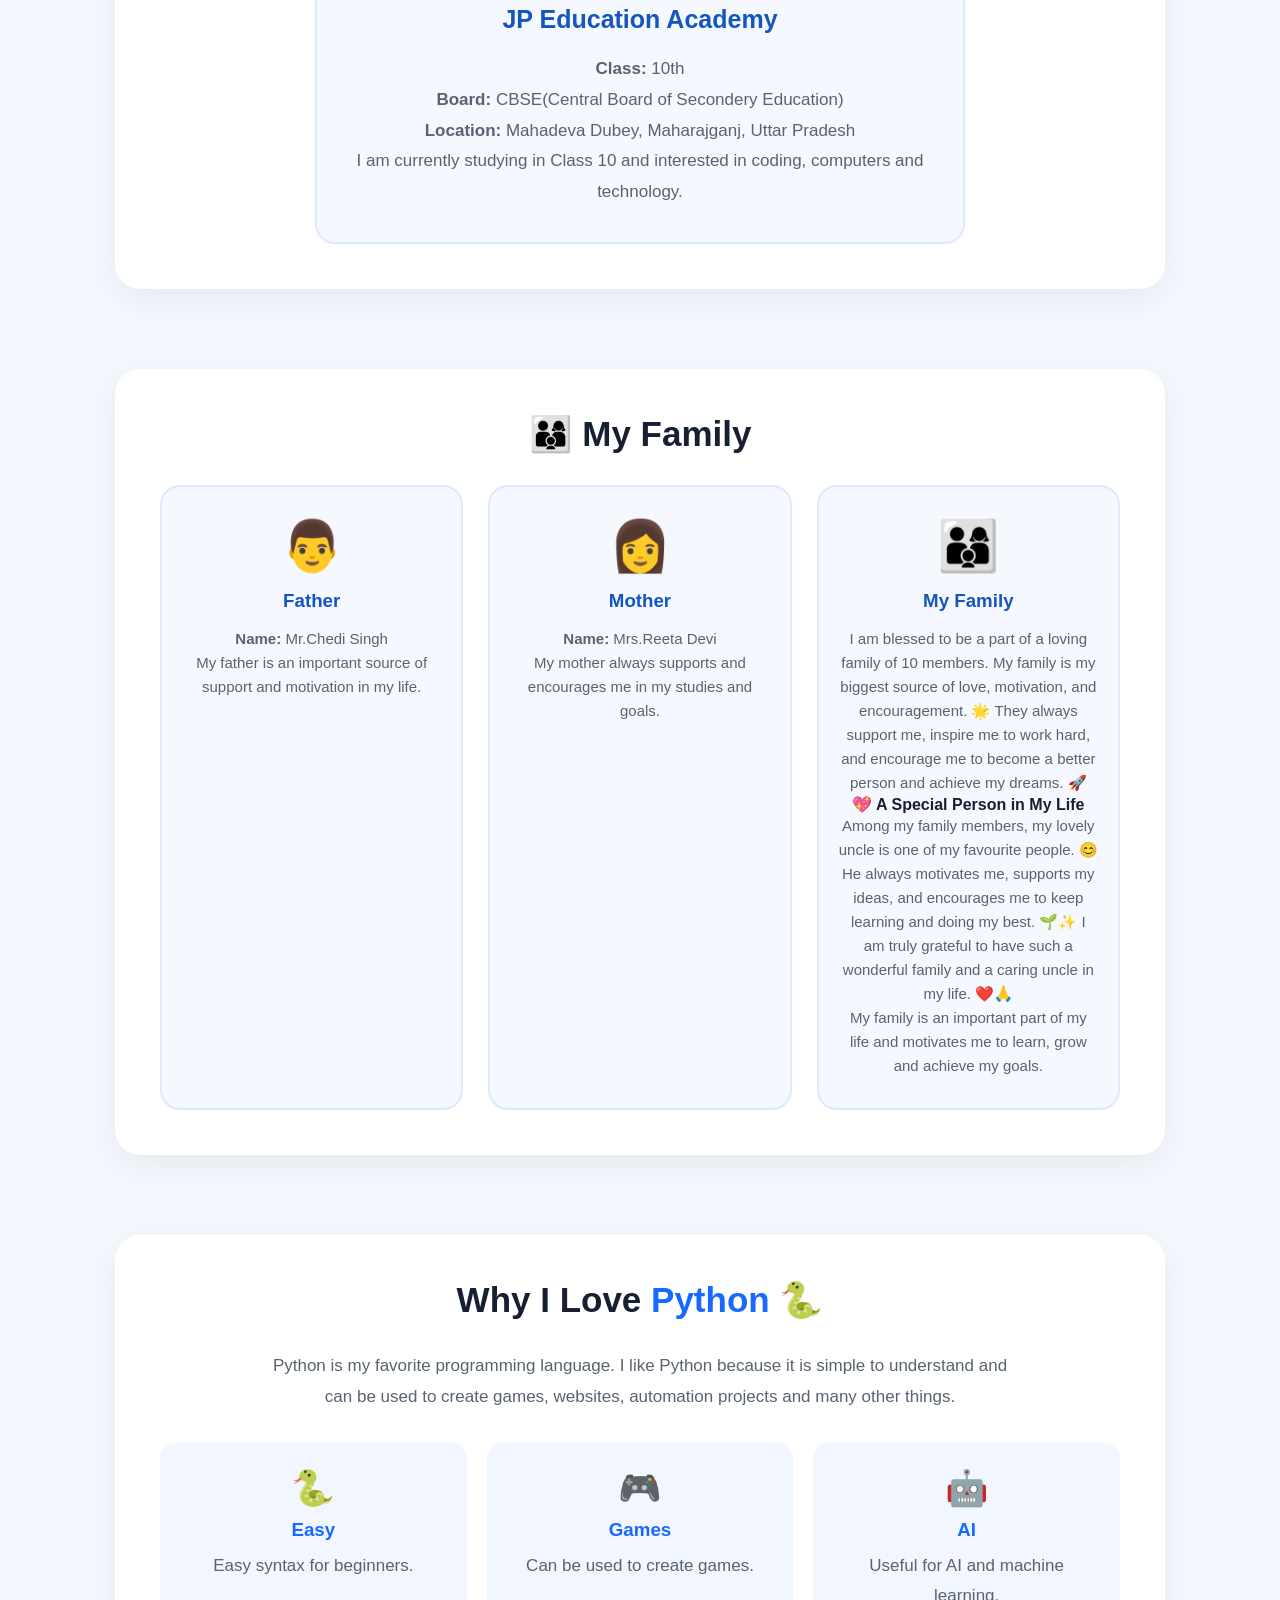
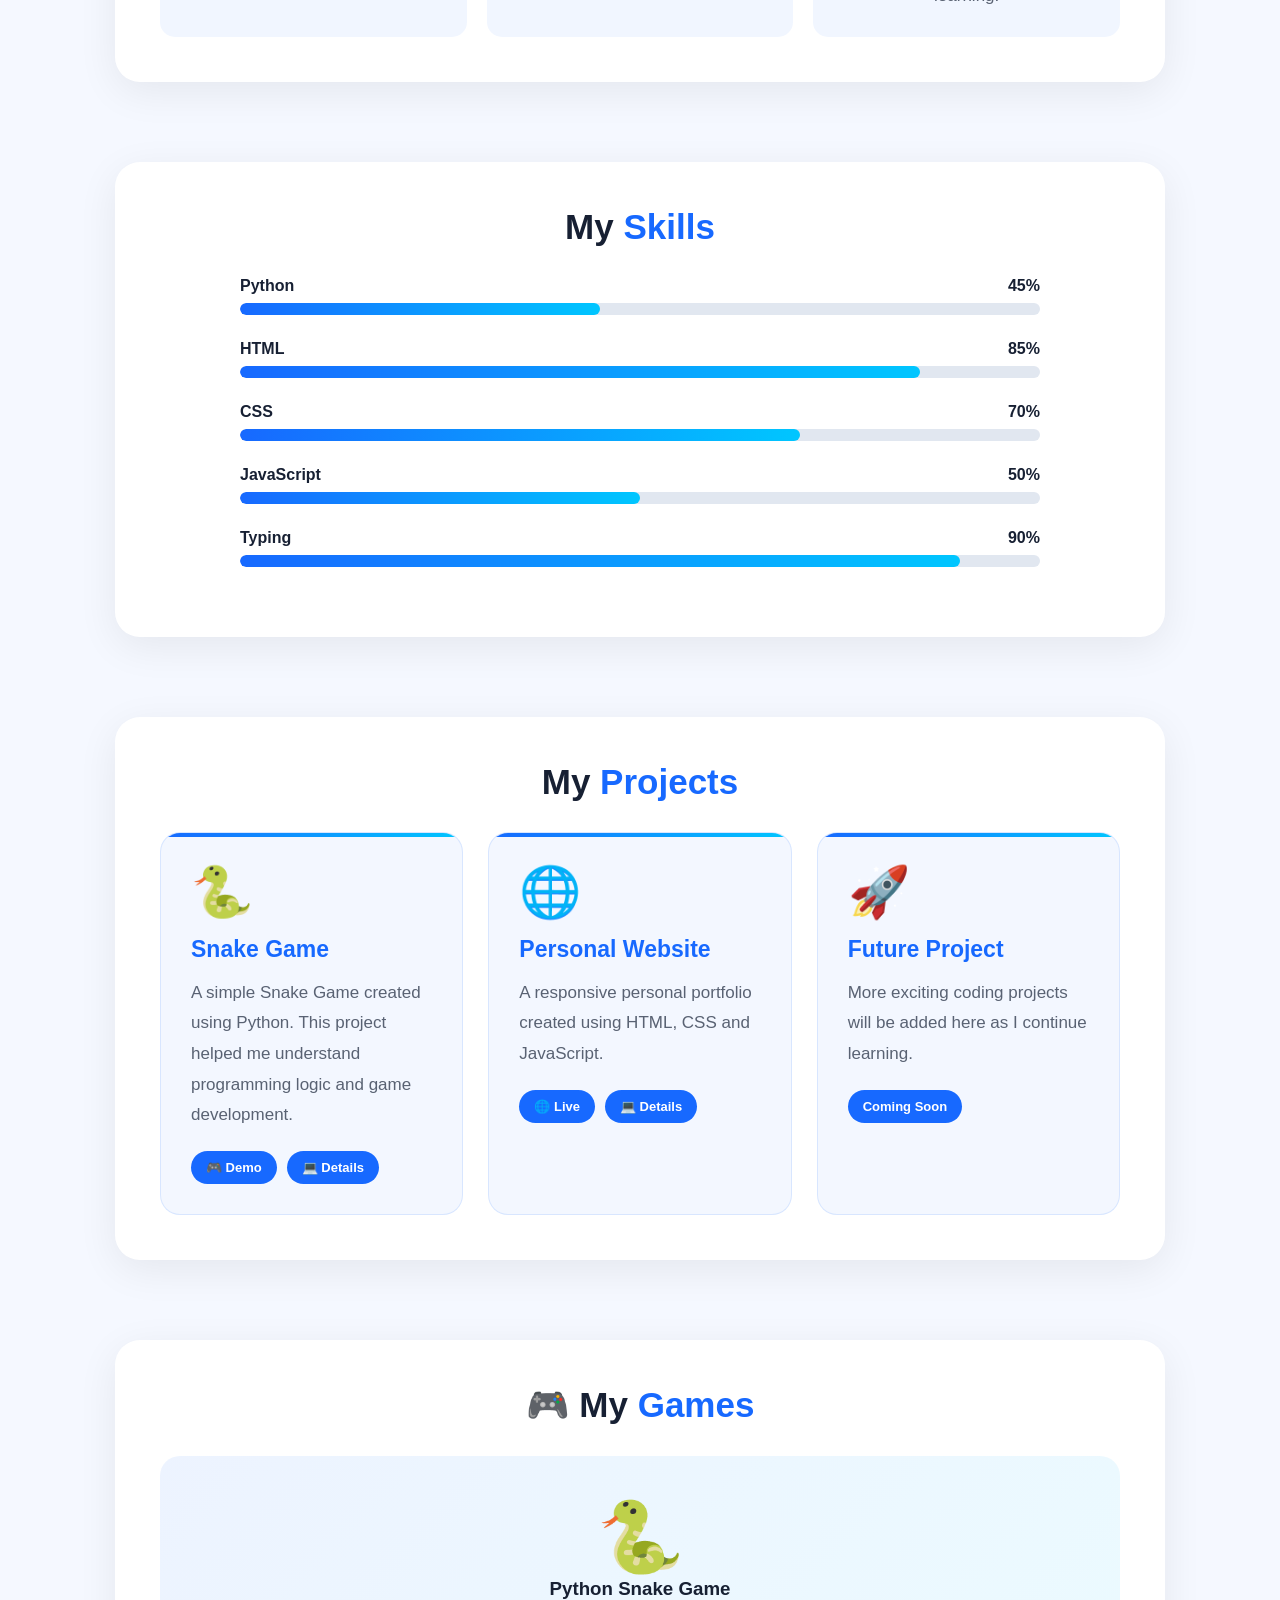
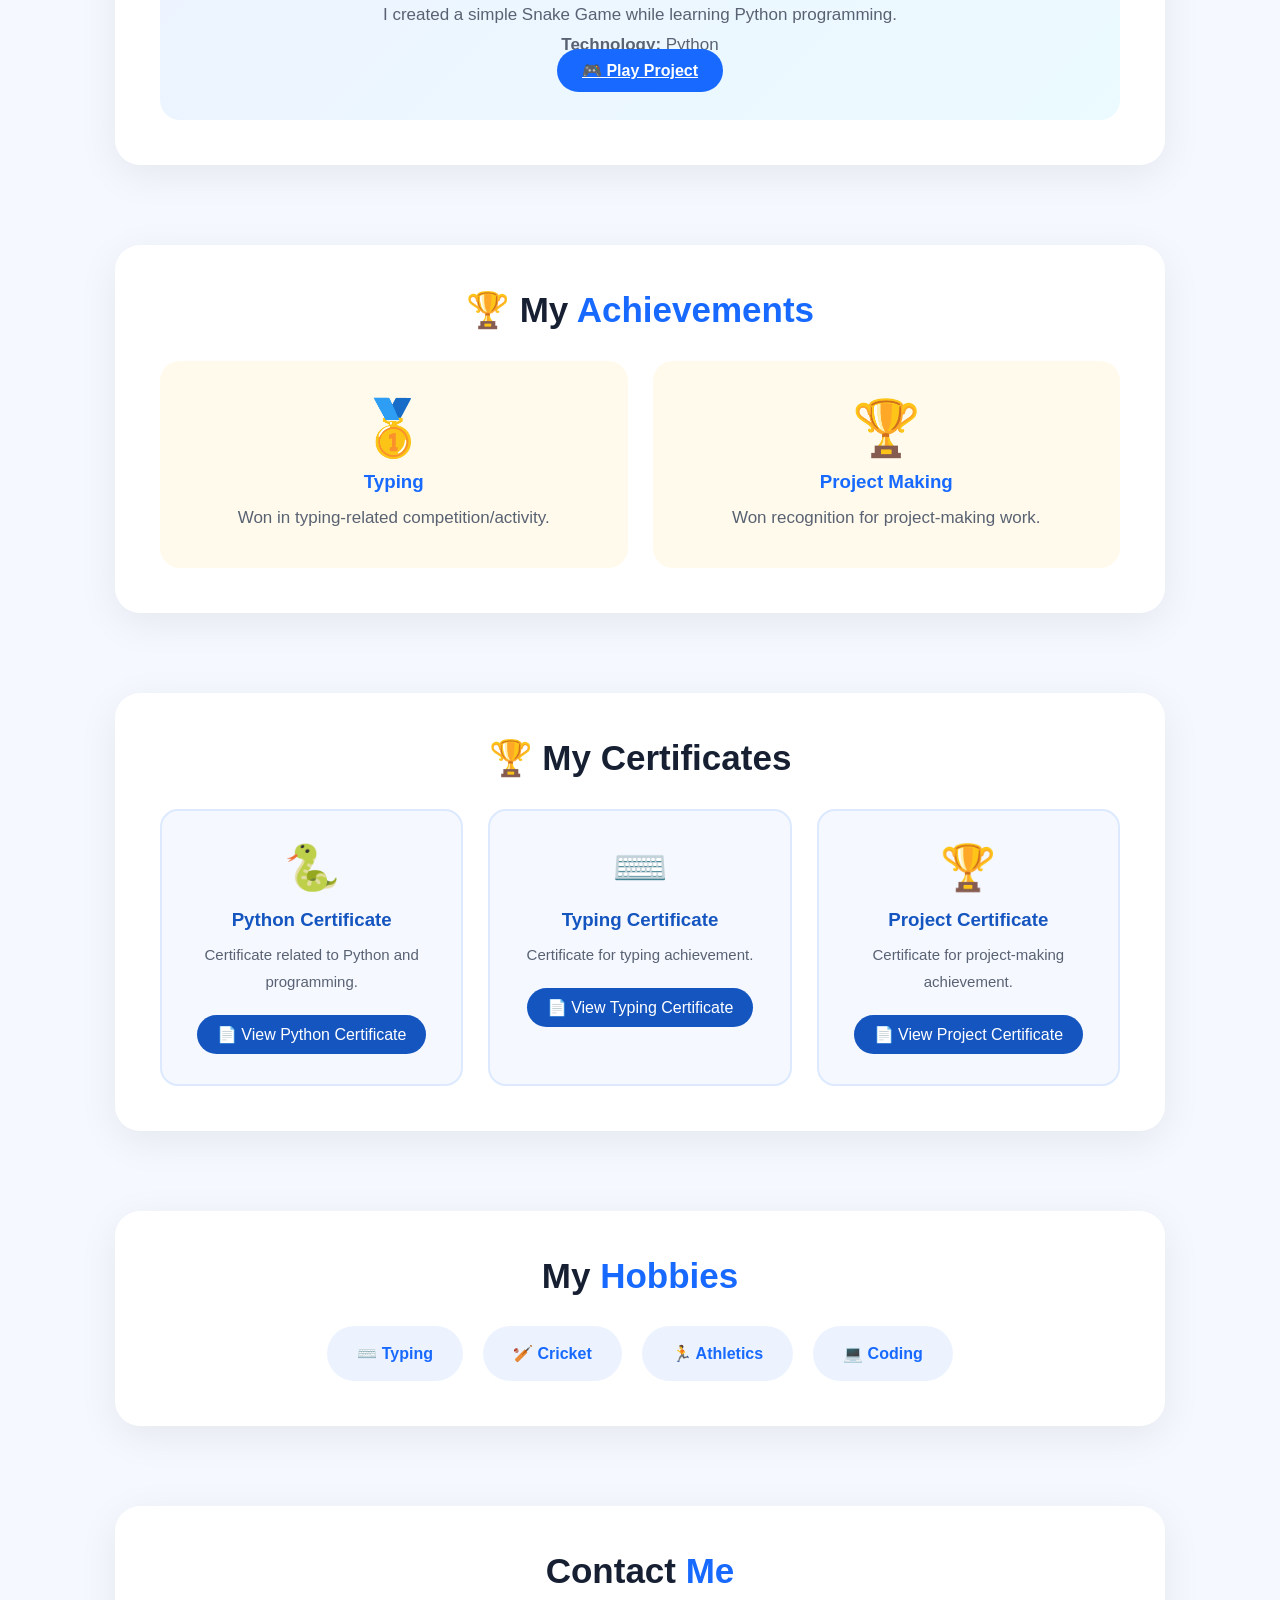
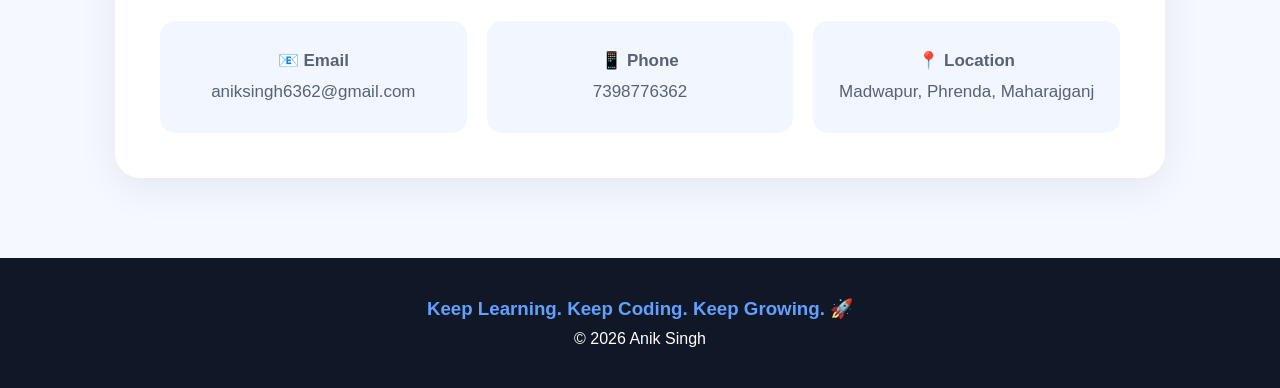
==== commit 8f571cf1: "Update index.html" ====
--- a/index.html
+++ b/index.html
@@ -245,15 +245,15 @@
                 I am blessed to be a part of a loving family of 10 members.
                 My family is my biggest source of love, motivation, and encouragement.
                 🌟 They always support me, inspire me to work hard, and 
-                encourage me to become a better person and achieve my dreams. 🚀
+                encourage me to become a better person and achieve my dreams. 🚀</P>
 
 <strong>💖 A Special Person in My Life</strong>
-                Among my family members,
+               <p> Among my family members,
                 my lovely uncle is one of my favourite people.
                 😊 He always motivates me, supports my ideas, 
                 and encourages me to keep learning and doing my best. 
                 🌱✨ I am truly grateful to have such 
-                a wonderful family and a caring uncle in my life. ❤️🙏
+                a wonderful family and a caring uncle in my life. ❤️🙏</p>
 
             <p>
                 My family is an important part of
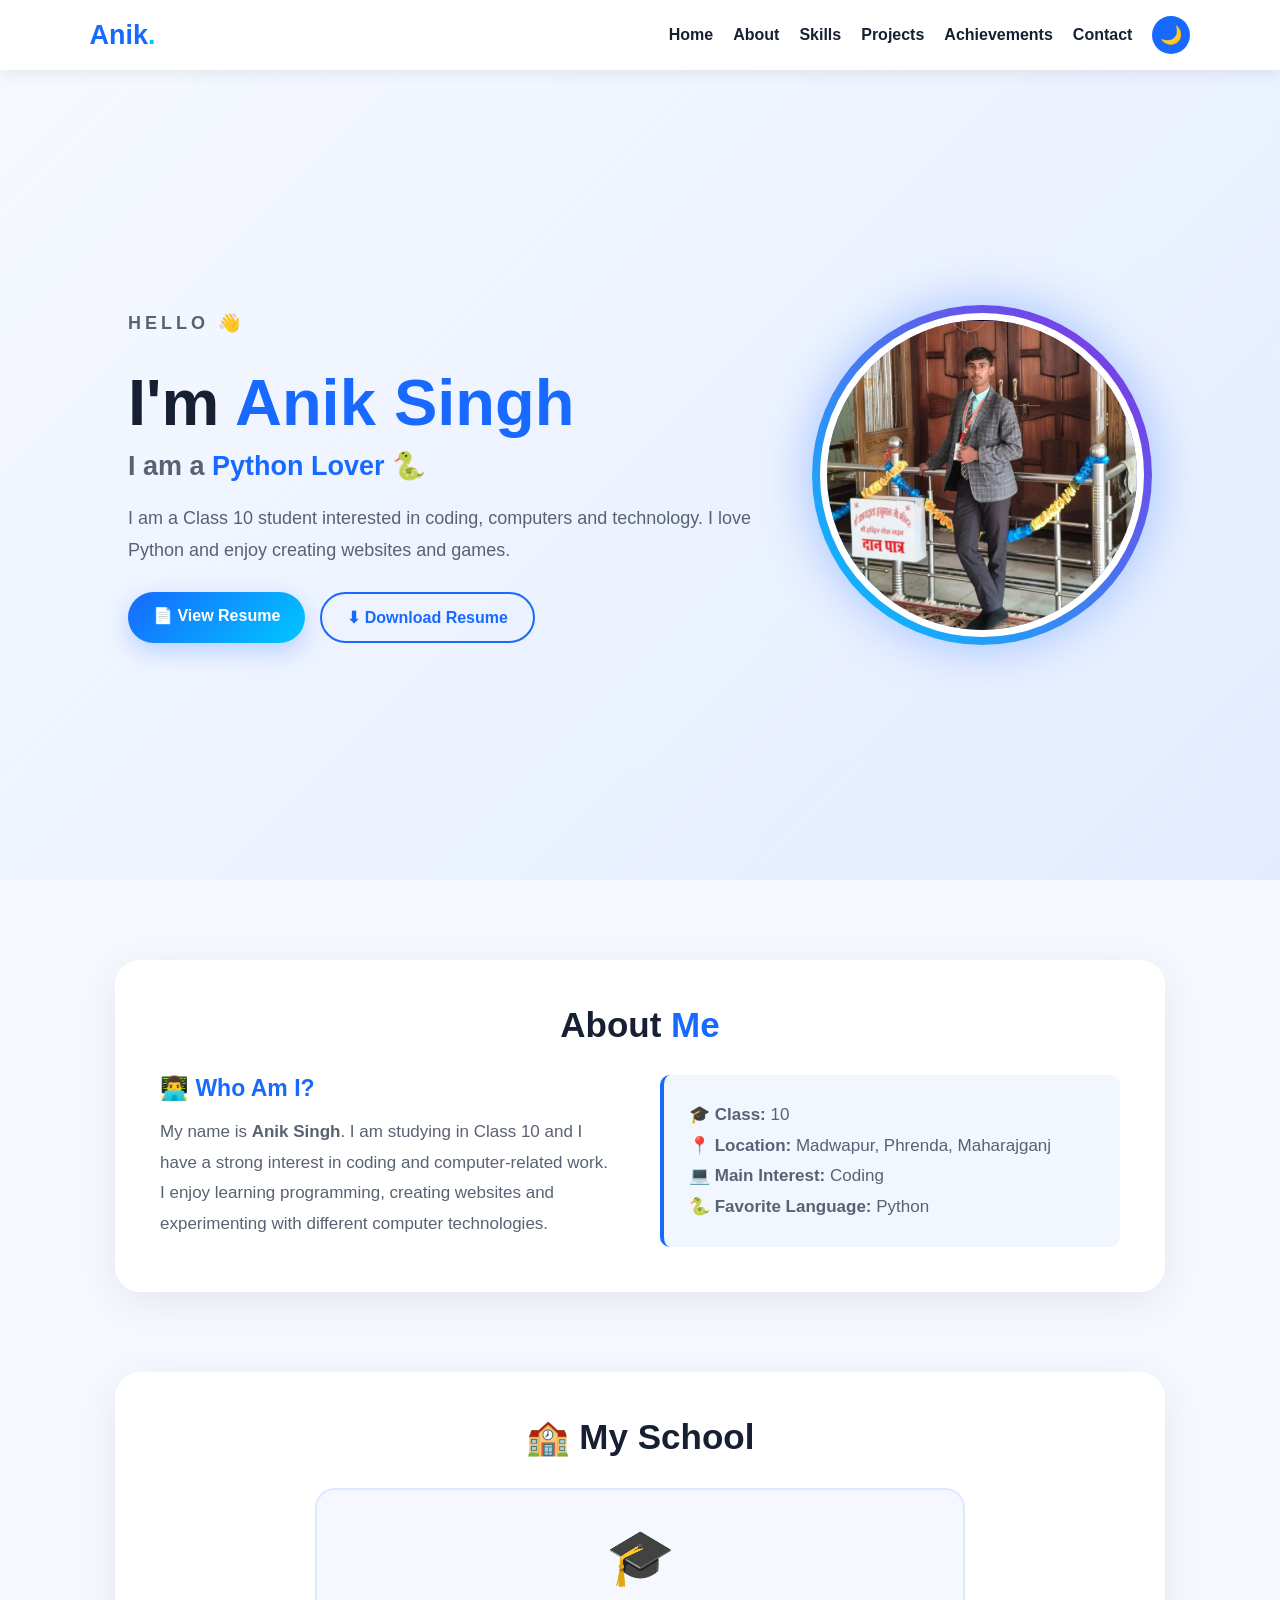
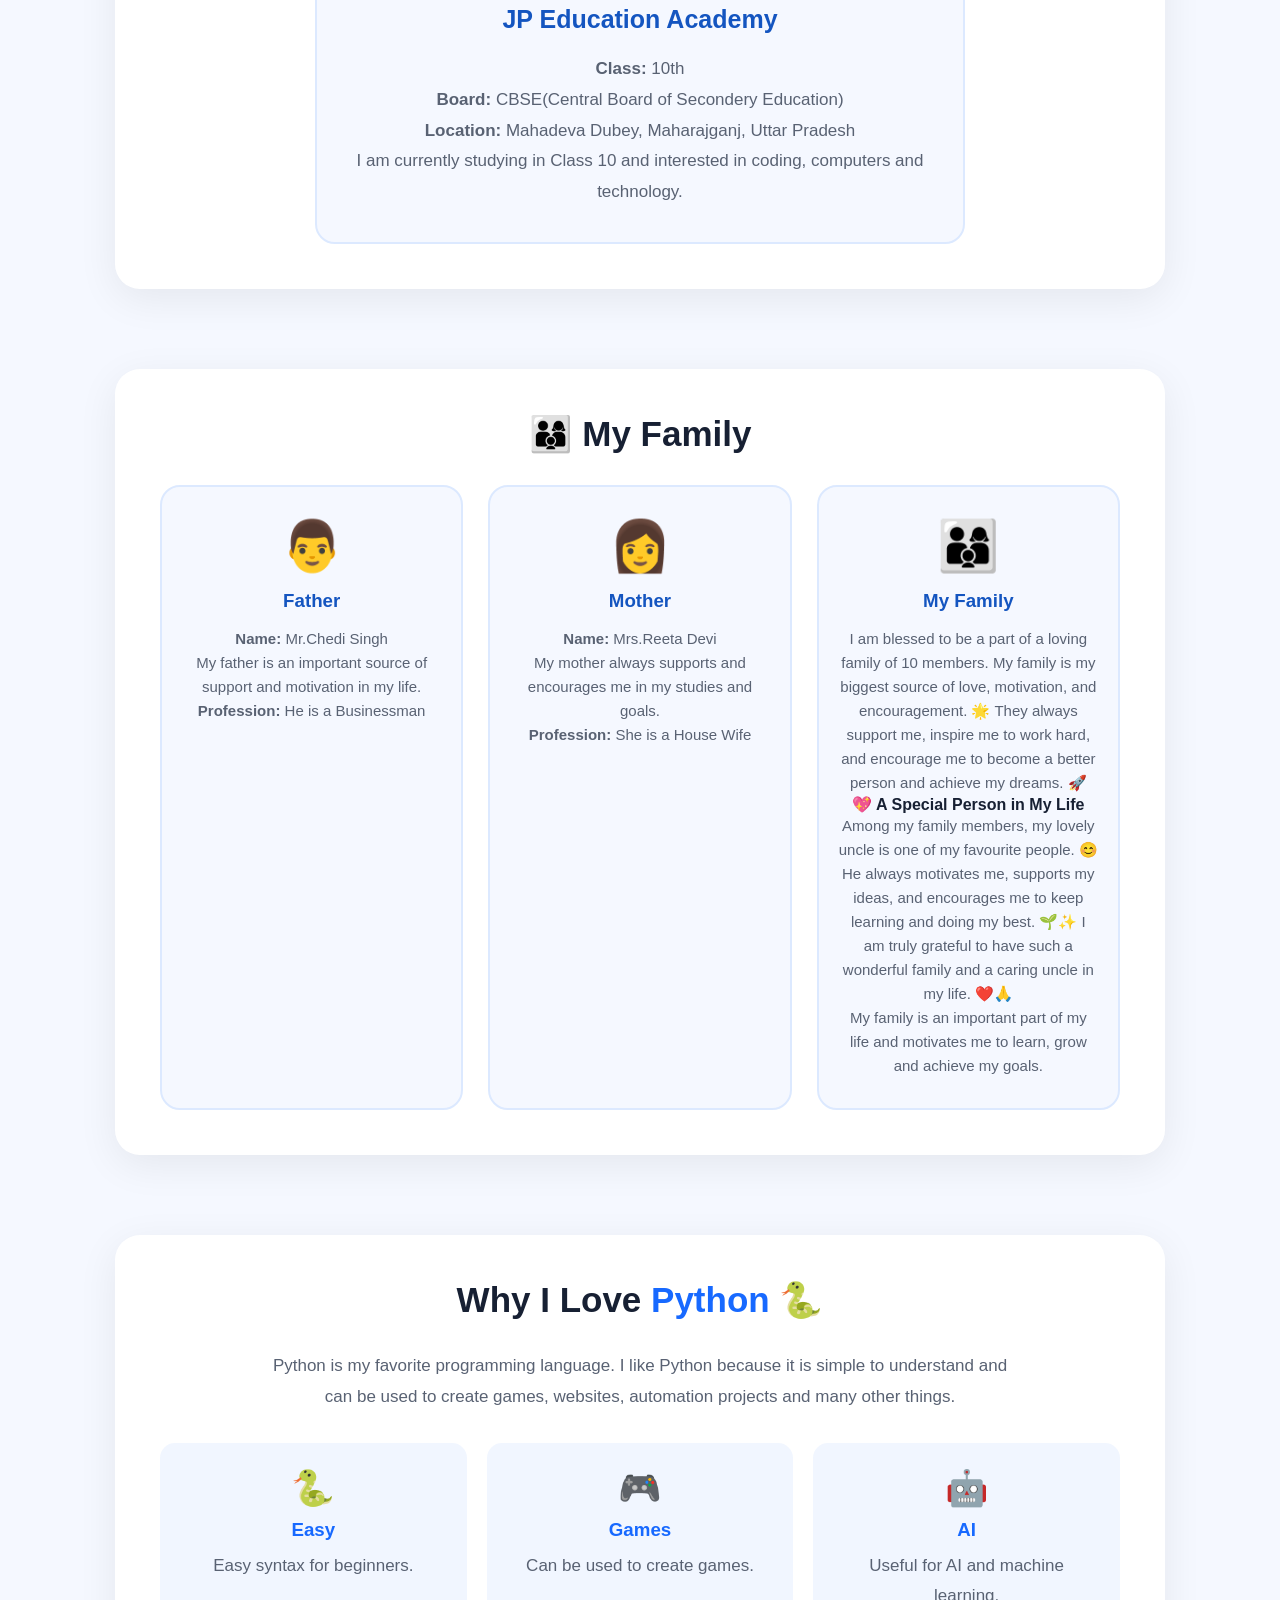
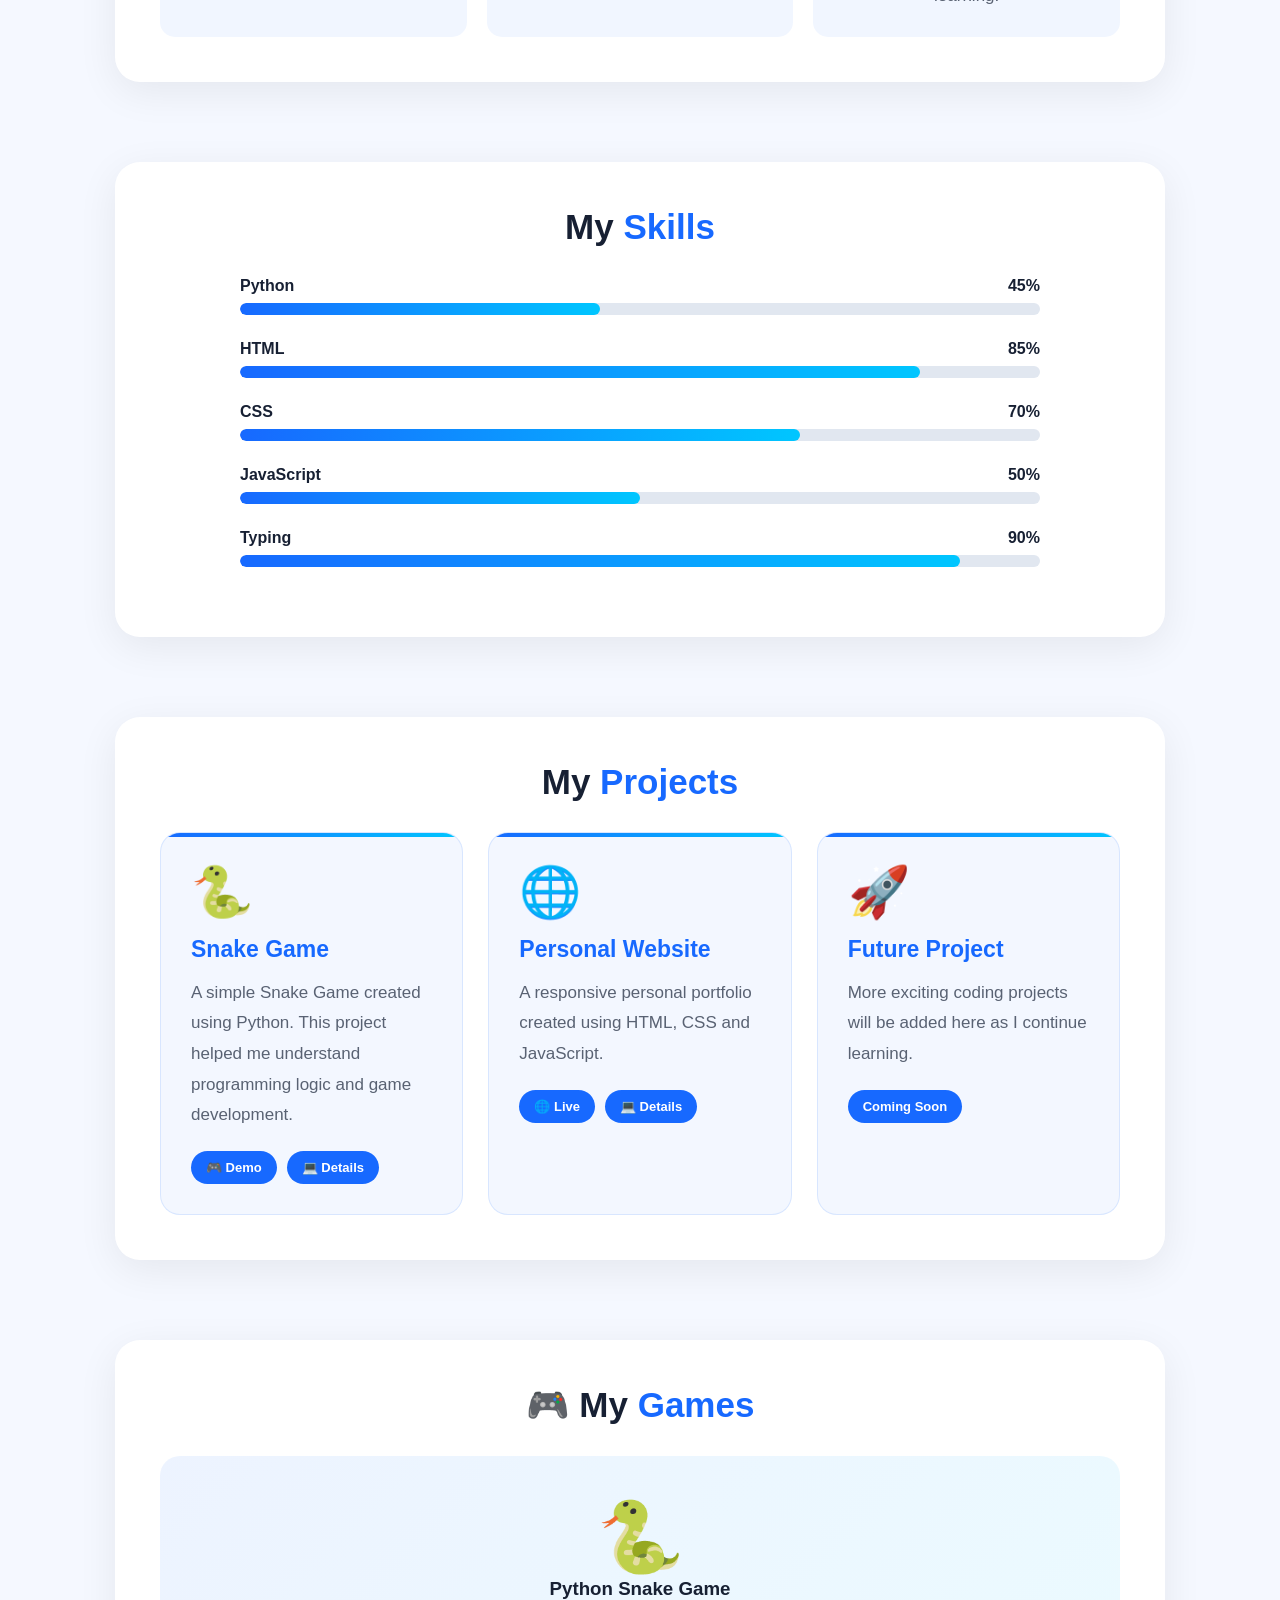
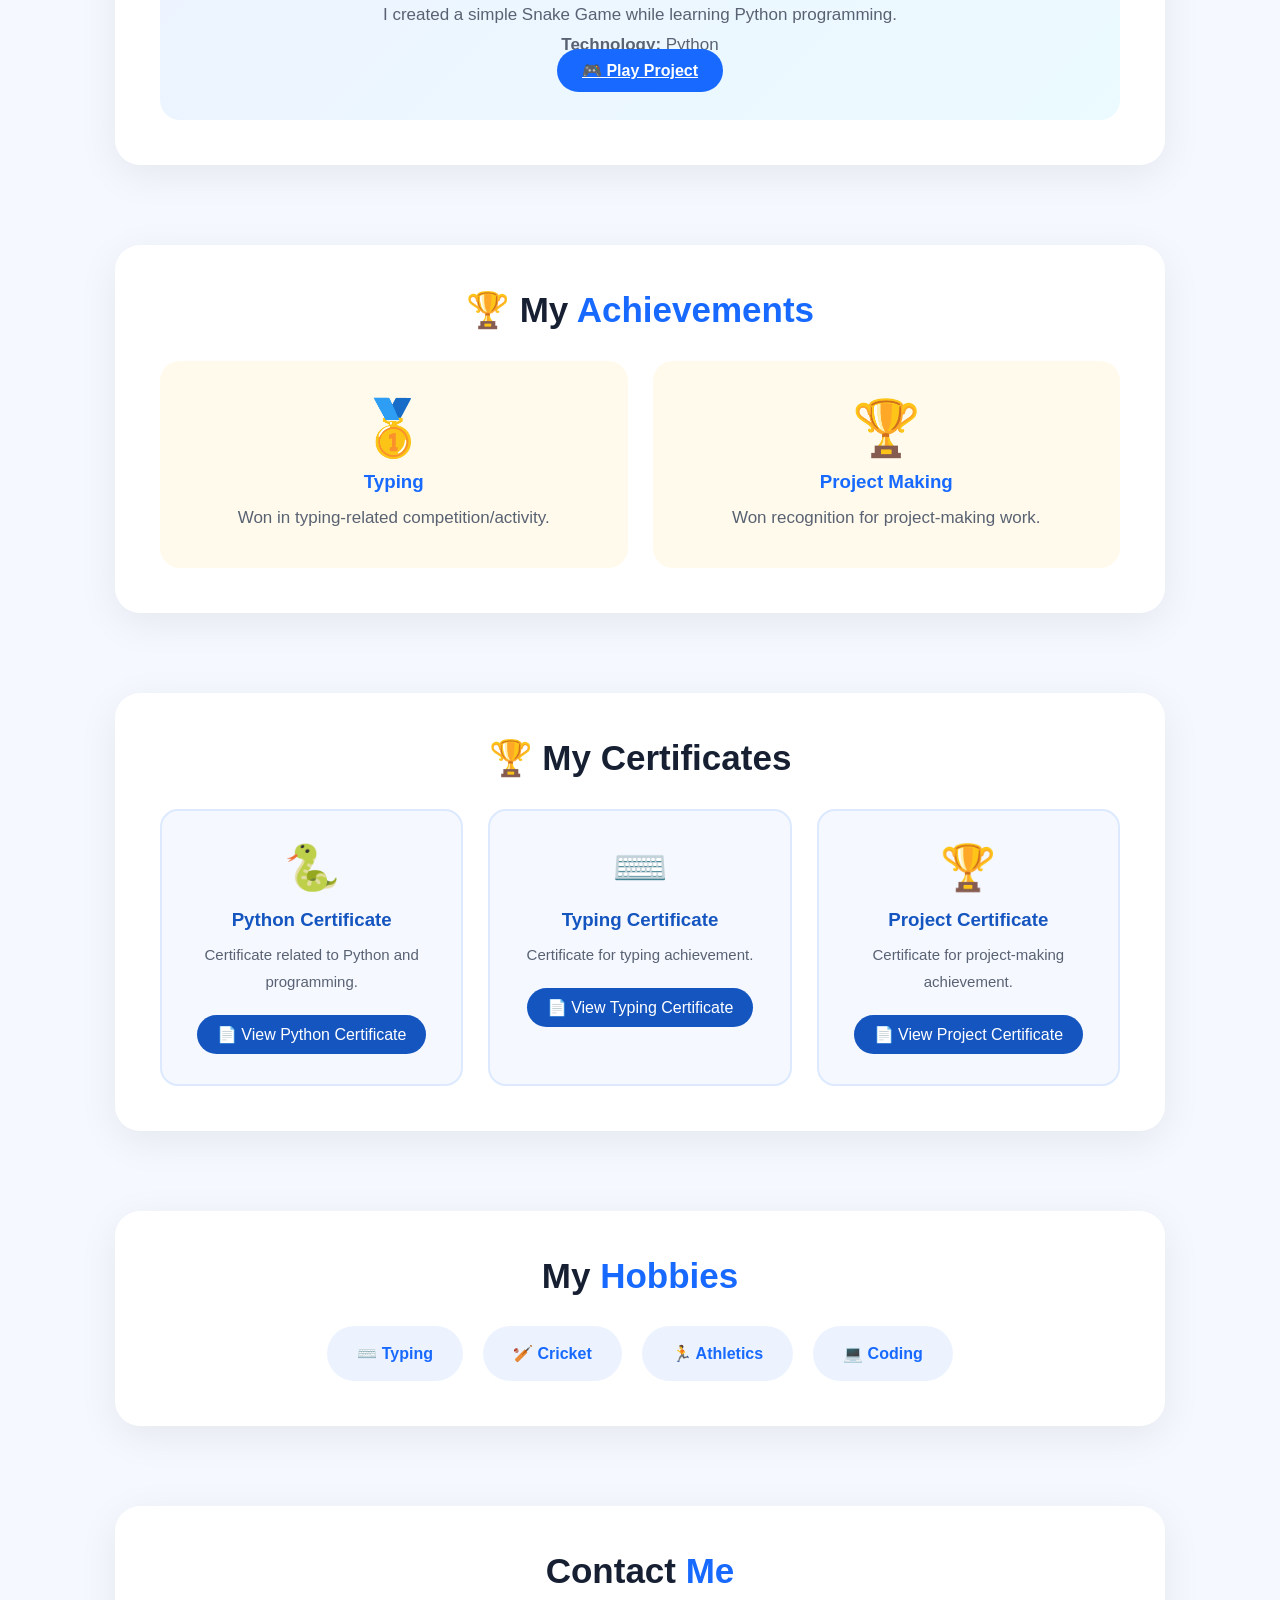
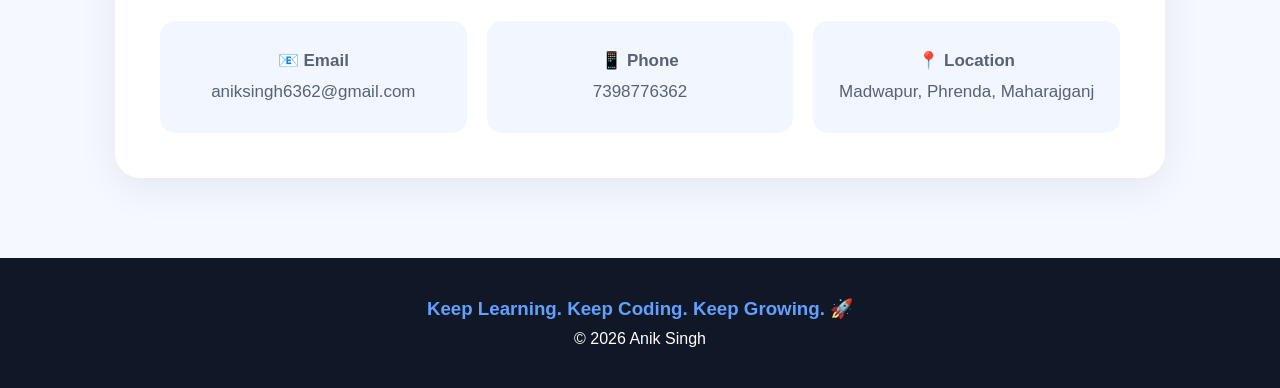
==== commit 1718b8ca: "Update index.html" ====
--- a/index.html
+++ b/index.html
@@ -214,6 +214,10 @@
                 of support and motivation in my life.
             </p>
 
+            <P> 
+                <strong>Profession:</strong> He is a Businessman 
+            </P>
+
         </div>
 
 
@@ -230,6 +234,10 @@
             <p>
                 My mother always supports and
                 encourages me in my studies and goals.
+            </p>
+
+            <p>
+                <strong>Profession:</strong> She is a House Wife
             </p>
 
         </div>
@@ -248,13 +256,15 @@
                 encourage me to become a better person and achieve my dreams. 🚀</P>
 
 <strong>💖 A Special Person in My Life</strong>
-               <p> Among my family members,
+               
+            <p> Among my family members,
                 my lovely uncle is one of my favourite people.
                 😊 He always motivates me, supports my ideas, 
                 and encourages me to keep learning and doing my best. 
                 🌱✨ I am truly grateful to have such 
                 a wonderful family and a caring uncle in my life. ❤️🙏</p>
 
+           
             <p>
                 My family is an important part of
                 my life and motivates me to learn,
